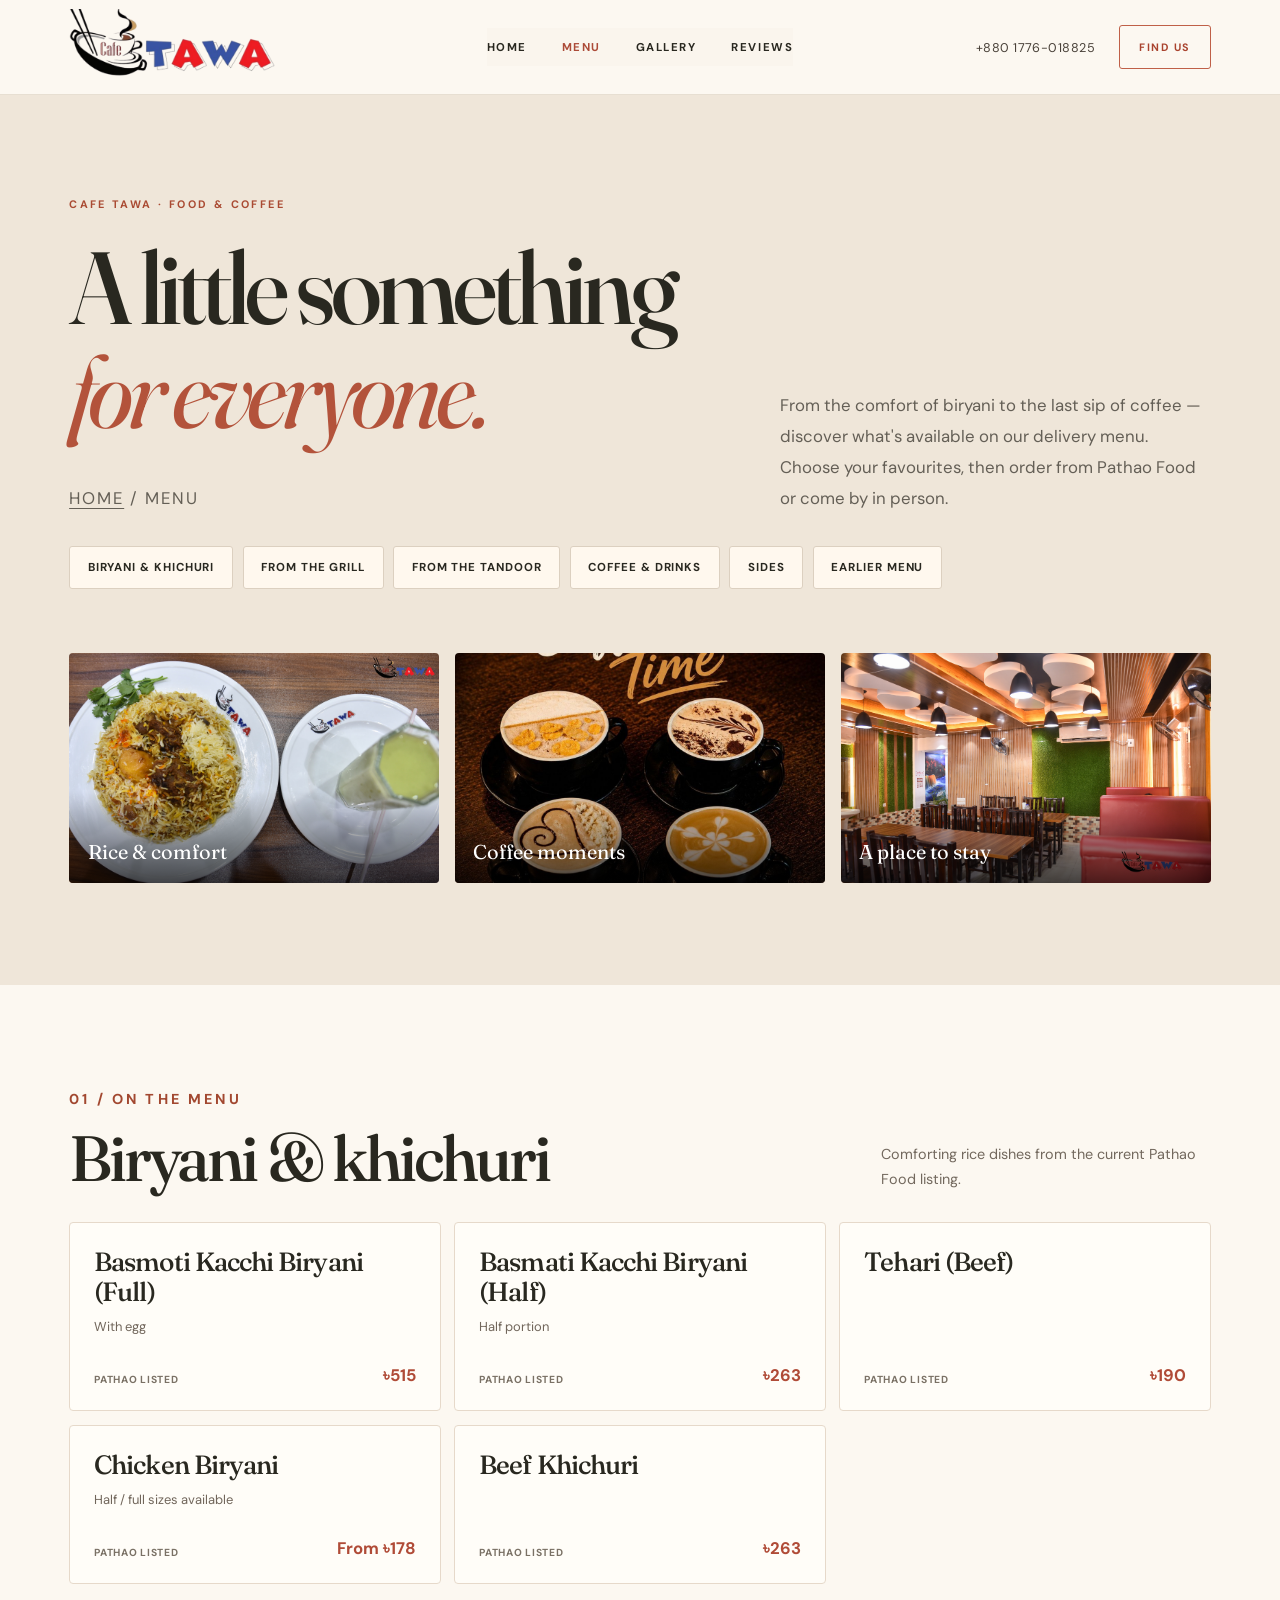
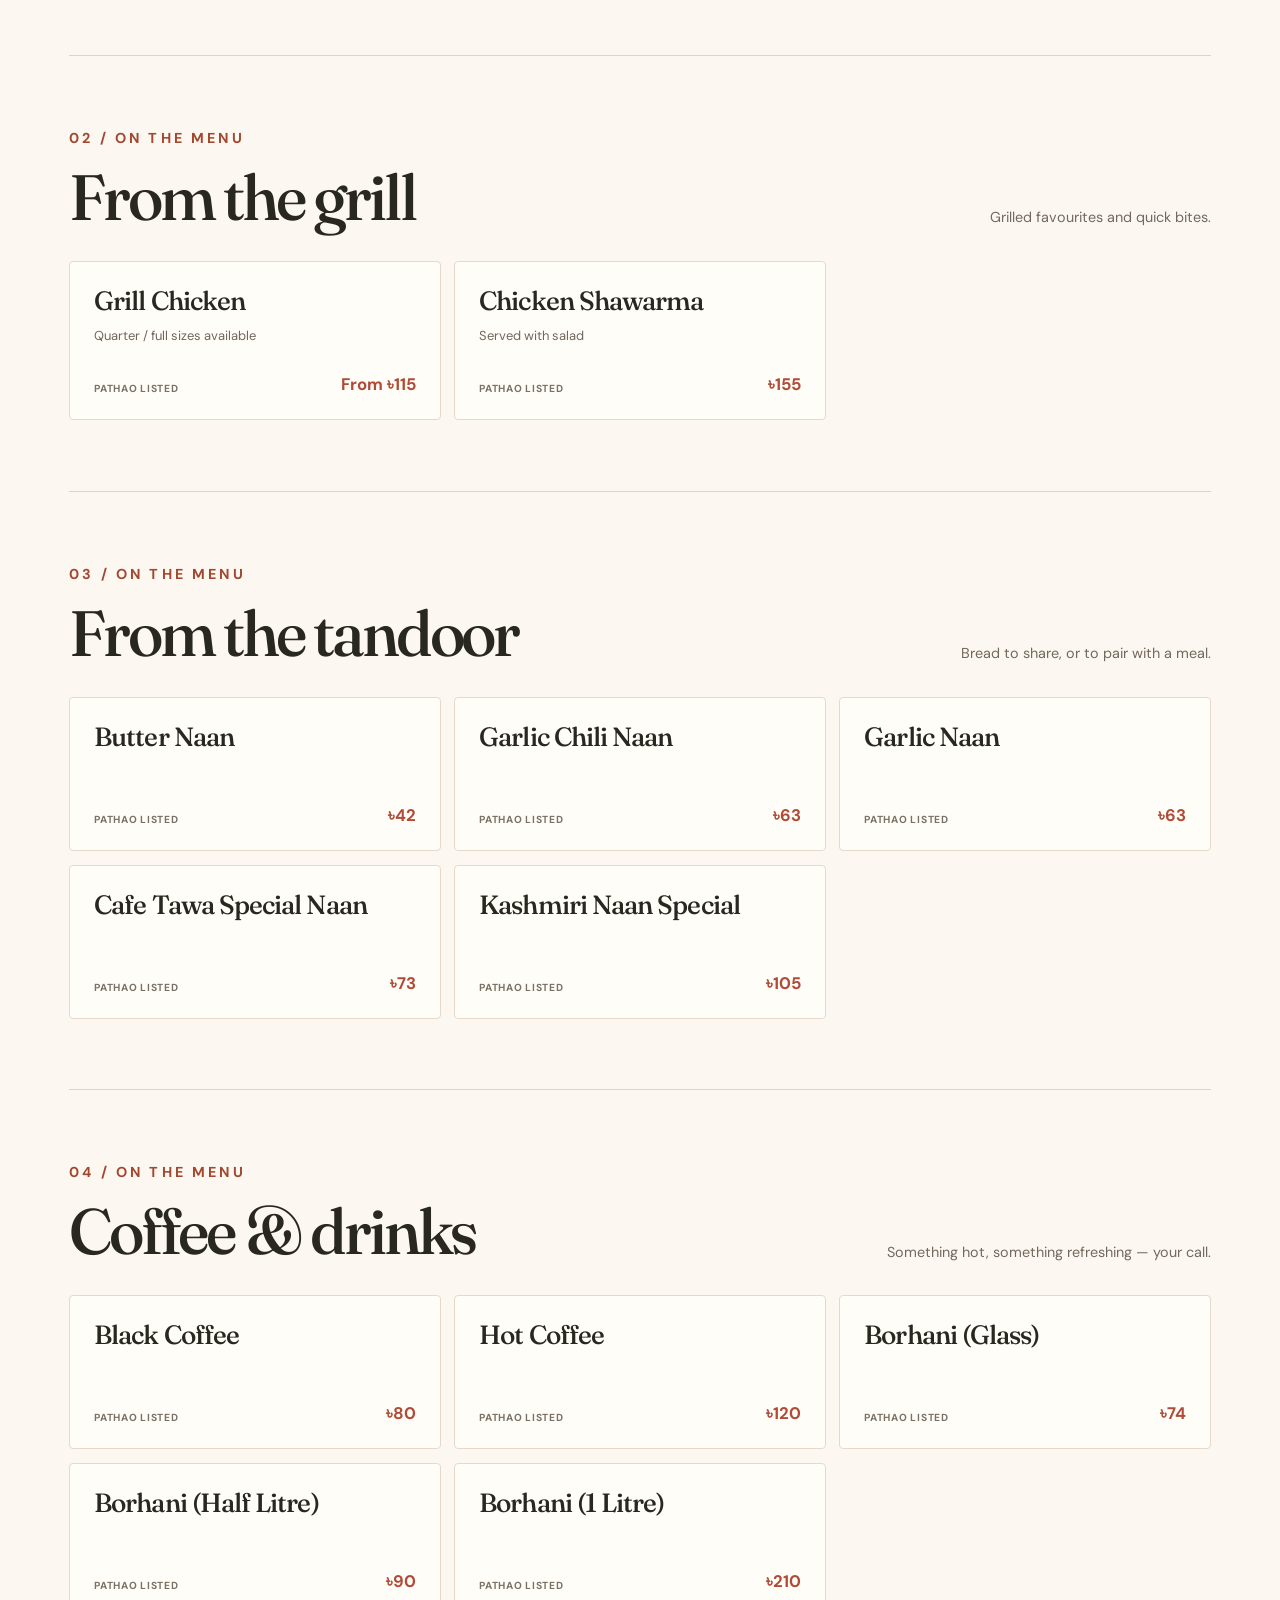
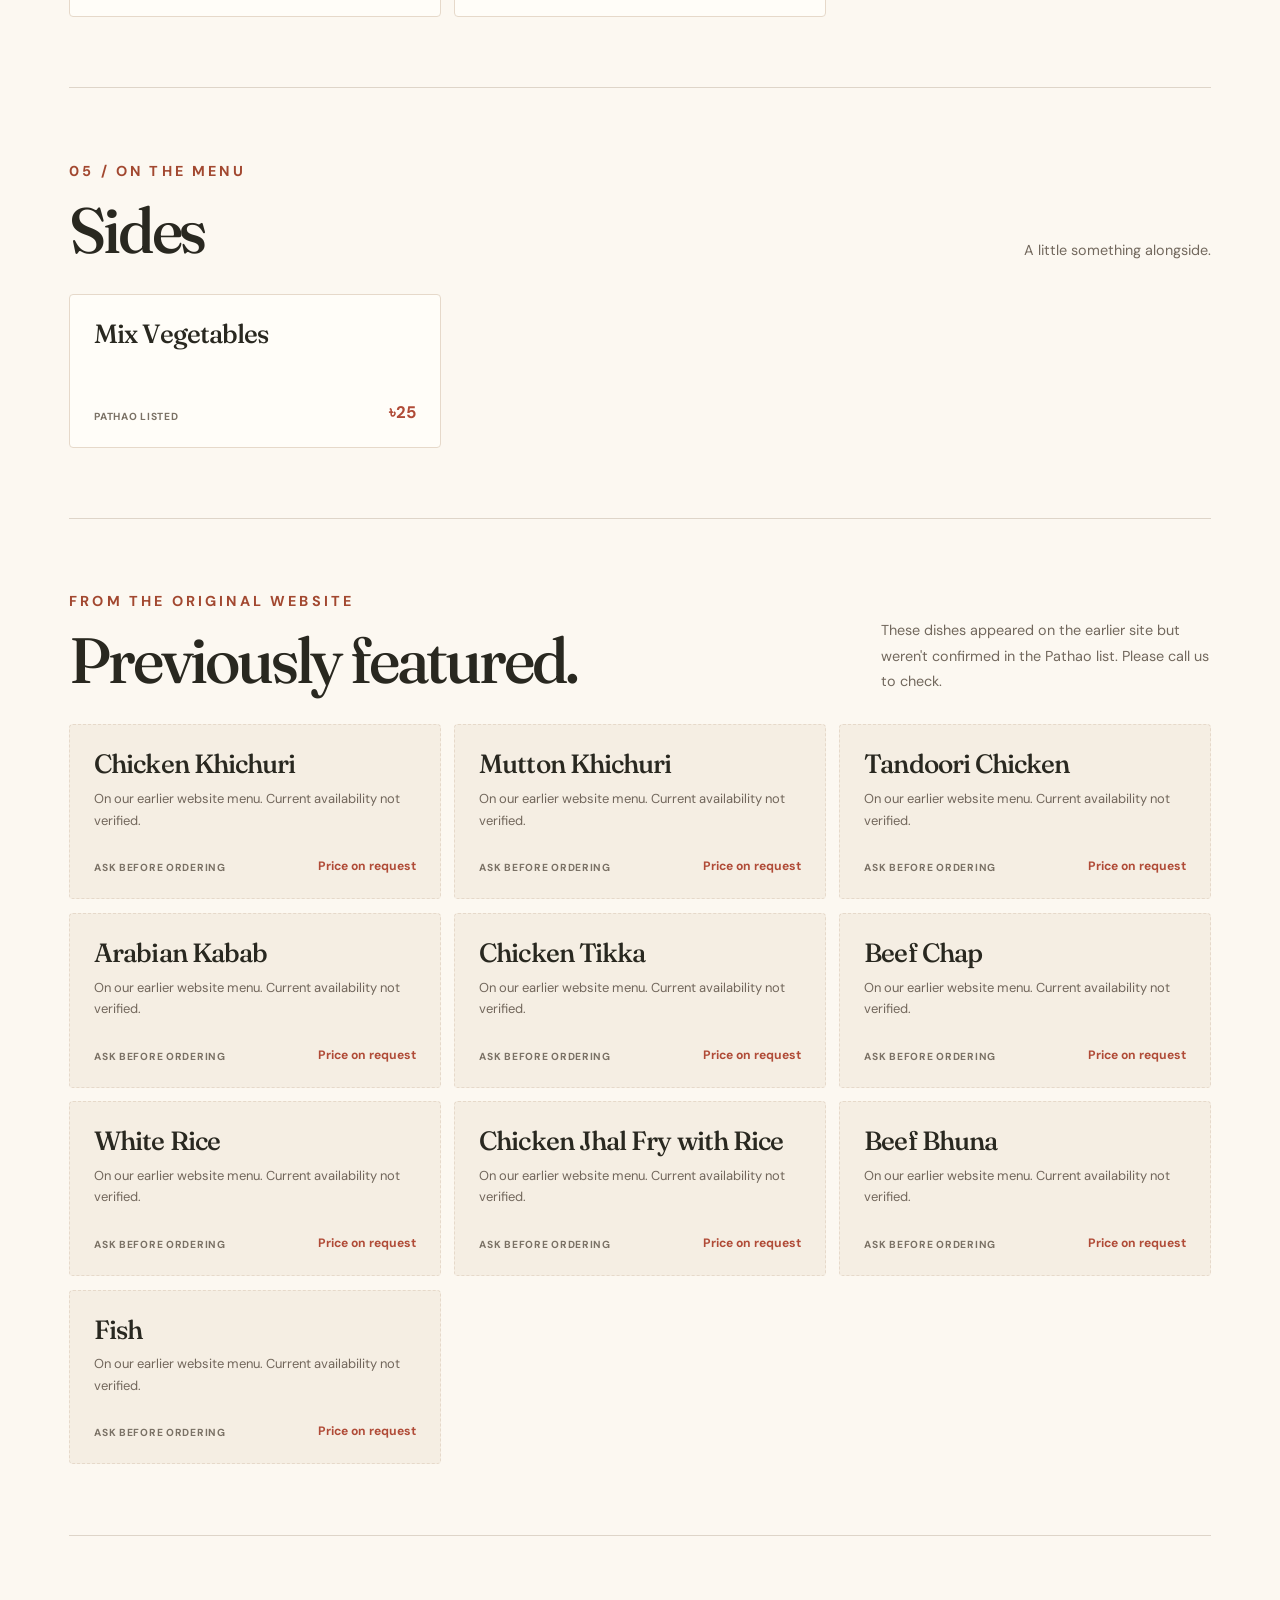
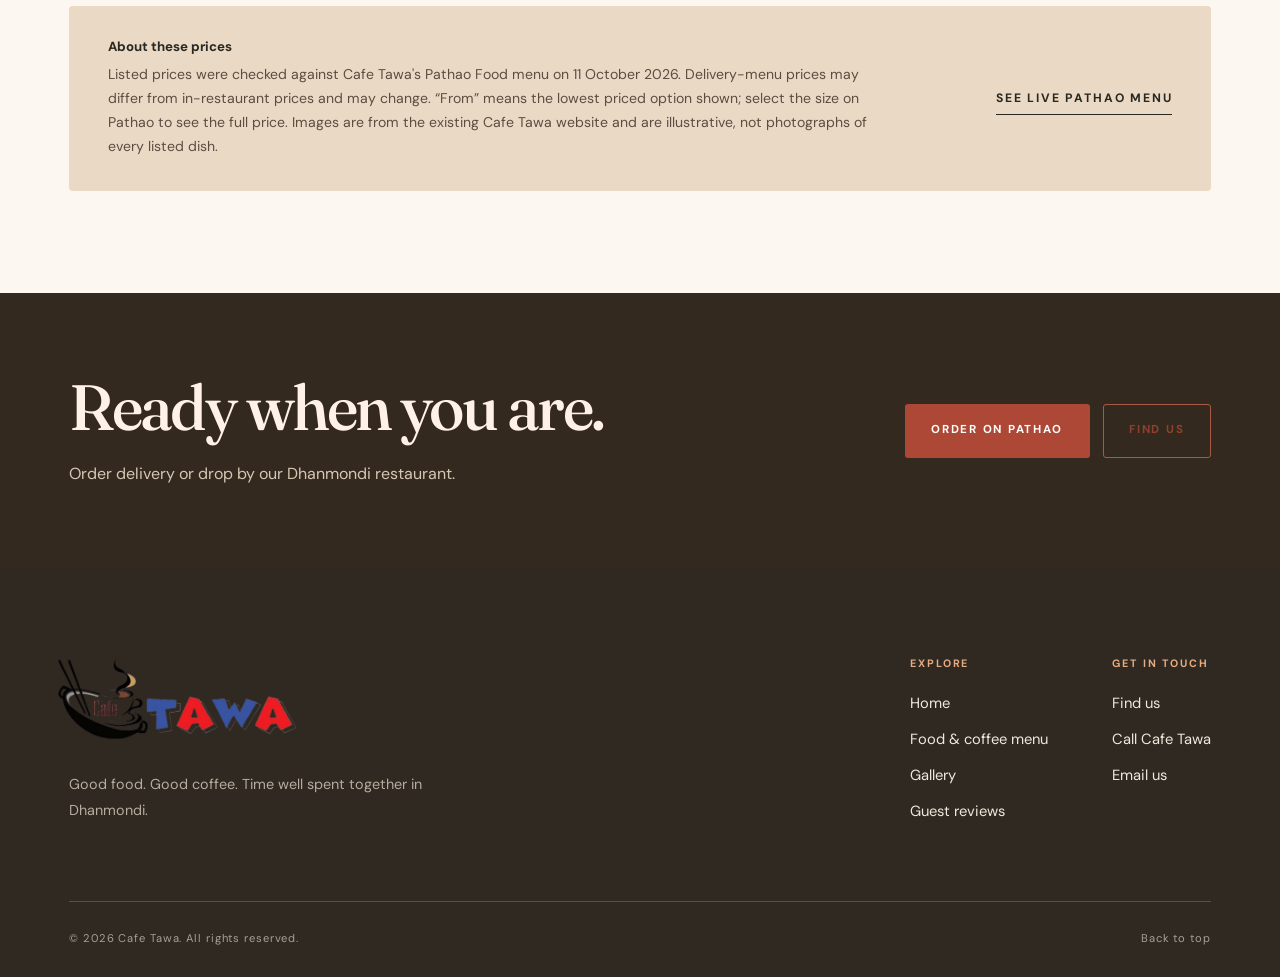
==== menu.html @ 2595cba8 "feat: add full sourced restaurant and coffee menu with updated Pathao prices" ====
<!doctype html><html lang="en"><head>
<meta charset="utf-8"><meta name="viewport" content="width=device-width,initial-scale=1">
<meta name="theme-color" content="#fcf8f1"><meta name="description" content="Explore Cafe Tawa's restaurant and coffee menu in Dhanmondi, Dhaka, with Pathao Food listed prices for biryani, grills, naan, coffee and drinks.">
<link rel="canonical" href="https://cafetawa.com/menu.html">
<meta property="og:title" content="Food & Coffee Menu | Cafe Tawa">
<meta property="og:description" content="Biryani, grills, naan, coffee and more. Browse current delivery-listed prices from Cafe Tawa in Dhanmondi.">
<title>Food & Coffee Menu | Cafe Tawa, Dhanmondi</title><link rel="icon" href="favicon.jpg" type="image/jpeg">
<link rel="preconnect" href="https://fonts.googleapis.com"><link rel="preconnect" href="https://fonts.gstatic.com" crossorigin>
<link href="https://fonts.googleapis.com/css2?family=DM+Sans:wght@400;500;600;700&family=Fraunces:ital,opsz,wght@0,9..144,400;0,9..144,500;0,9..144,600;1,9..144,400;1,9..144,500&display=swap" rel="stylesheet">
<link rel="stylesheet" href="css/cafe-tawa.css"><link rel="stylesheet" href="css/cafe-tawa-refresh.css">
<script src="js/cafe-tawa.js" defer></script></head>
<body id="top"><a class="skip-link" href="#main">Skip to content</a><header class="site-header"><div class="container header__inner">
<a class="brand" href="index.html" aria-label="Cafe Tawa homepage"><img src="images/Summer.png" width="206" height="77" alt="Cafe Tawa original logo"></a>
<nav class="header__nav" id="primary-navigation" data-navigation aria-label="Main navigation"><ul class="nav-list">
<li><a href="index.html">Home</a></li><li><a href="menu.html" aria-current="page">Menu</a></li><li><a href="moments.html">Gallery</a></li><li><a href="reviews.html">Reviews</a></li>
</ul></nav><div class="header__actions"><a class="header__phone" href="tel:+8801776018825">+880 1776-018825</a><a class="header__cta" href="index.html#visit">Find us</a>
<button type="button" class="menu-toggle" data-menu-toggle aria-controls="primary-navigation" aria-expanded="false" aria-label="Toggle navigation"><svg aria-hidden="true" viewBox="0 0 24 24" fill="none" stroke="currentColor" stroke-width="1.5" stroke-linecap="round"><path d="M3 7h18M3 12h18M3 17h18"/></svg></button></div></div></header>
<main id="main">
<section class="inner-hero" aria-labelledby="menu-title"><div class="container inner-hero__grid">
<div><p class="eyebrow">Cafe Tawa · Food & coffee</p><h1 class="section-heading" id="menu-title">A little something <em>for everyone.</em></h1><p class="page-crumb"><a href="index.html">Home</a> / Menu</p></div>
<div><p>From the comfort of biryani to the last sip of coffee — discover what's available on our delivery menu. Choose your favourites, then order from Pathao Food or come by in person.</p></div></div>
<div class="container"><nav class="subnav" aria-label="Jump to menu category">
<a href="#biryani">Biryani & khichuri</a><a href="#grill">From the grill</a><a href="#naan">From the tandoor</a><a href="#drinks">Coffee & drinks</a><a href="#sides">Sides</a><a href="#previous">Earlier menu</a></nav>
<div class="plate-spotlight">
<figure><img src="images/gallery/469578017_1083793163534440_3454982807789287247_n.jpg" alt="Cafe Tawa biryani and beverage" loading="eager"><figcaption>Rice & comfort</figcaption></figure>
<figure><img src="images/about-pic-primary.jpg" alt="Coffee cups with latte art" loading="lazy"><figcaption>Coffee moments</figcaption></figure>
<figure><img src="images/gallery/130541223_135856751661424_7557791355764471478_n.jpg" alt="Inside the Cafe Tawa restaurant" loading="lazy"><figcaption>A place to stay</figcaption></figure></div></div></section>
<section class="menu-catalog" aria-label="Menu items"><div class="container">
<section class="menu-catalog__group" id="biryani" aria-labelledby="menu-biryani">
<div class="menu-catalog__head"><div><p class="eyebrow">01 / On the menu</p><h2 id="menu-biryani">Biryani & khichuri</h2></div><p>Comforting rice dishes from the current Pathao Food listing.</p></div>
<div class="catalog-grid"><article class="catalog-item"><div><h3>Basmoti Kacchi Biryani (Full)</h3><p>With egg</p></div><div class="catalog-item__bottom"><span class="catalog-item__tag">Pathao listed</span><span class="catalog-item__price">৳515</span></div></article><article class="catalog-item"><div><h3>Basmati Kacchi Biryani (Half)</h3><p>Half portion</p></div><div class="catalog-item__bottom"><span class="catalog-item__tag">Pathao listed</span><span class="catalog-item__price">৳263</span></div></article><article class="catalog-item"><div><h3>Tehari (Beef)</h3></div><div class="catalog-item__bottom"><span class="catalog-item__tag">Pathao listed</span><span class="catalog-item__price">৳190</span></div></article><article class="catalog-item"><div><h3>Chicken Biryani</h3><p>Half / full sizes available</p></div><div class="catalog-item__bottom"><span class="catalog-item__tag">Pathao listed</span><span class="catalog-item__price">From ৳178</span></div></article><article class="catalog-item"><div><h3>Beef Khichuri</h3></div><div class="catalog-item__bottom"><span class="catalog-item__tag">Pathao listed</span><span class="catalog-item__price">৳263</span></div></article></div></section>
<section class="menu-catalog__group" id="grill" aria-labelledby="menu-grill">
<div class="menu-catalog__head"><div><p class="eyebrow">02 / On the menu</p><h2 id="menu-grill">From the grill</h2></div><p>Grilled favourites and quick bites.</p></div>
<div class="catalog-grid"><article class="catalog-item"><div><h3>Grill Chicken</h3><p>Quarter / full sizes available</p></div><div class="catalog-item__bottom"><span class="catalog-item__tag">Pathao listed</span><span class="catalog-item__price">From ৳115</span></div></article><article class="catalog-item"><div><h3>Chicken Shawarma</h3><p>Served with salad</p></div><div class="catalog-item__bottom"><span class="catalog-item__tag">Pathao listed</span><span class="catalog-item__price">৳155</span></div></article></div></section>
<section class="menu-catalog__group" id="naan" aria-labelledby="menu-naan">
<div class="menu-catalog__head"><div><p class="eyebrow">03 / On the menu</p><h2 id="menu-naan">From the tandoor</h2></div><p>Bread to share, or to pair with a meal.</p></div>
<div class="catalog-grid"><article class="catalog-item"><div><h3>Butter Naan</h3></div><div class="catalog-item__bottom"><span class="catalog-item__tag">Pathao listed</span><span class="catalog-item__price">৳42</span></div></article><article class="catalog-item"><div><h3>Garlic Chili Naan</h3></div><div class="catalog-item__bottom"><span class="catalog-item__tag">Pathao listed</span><span class="catalog-item__price">৳63</span></div></article><article class="catalog-item"><div><h3>Garlic Naan</h3></div><div class="catalog-item__bottom"><span class="catalog-item__tag">Pathao listed</span><span class="catalog-item__price">৳63</span></div></article><article class="catalog-item"><div><h3>Cafe Tawa Special Naan</h3></div><div class="catalog-item__bottom"><span class="catalog-item__tag">Pathao listed</span><span class="catalog-item__price">৳73</span></div></article><article class="catalog-item"><div><h3>Kashmiri Naan Special</h3></div><div class="catalog-item__bottom"><span class="catalog-item__tag">Pathao listed</span><span class="catalog-item__price">৳105</span></div></article></div></section>
<section class="menu-catalog__group" id="drinks" aria-labelledby="menu-drinks">
<div class="menu-catalog__head"><div><p class="eyebrow">04 / On the menu</p><h2 id="menu-drinks">Coffee & drinks</h2></div><p>Something hot, something refreshing — your call.</p></div>
<div class="catalog-grid"><article class="catalog-item"><div><h3>Black Coffee</h3></div><div class="catalog-item__bottom"><span class="catalog-item__tag">Pathao listed</span><span class="catalog-item__price">৳80</span></div></article><article class="catalog-item"><div><h3>Hot Coffee</h3></div><div class="catalog-item__bottom"><span class="catalog-item__tag">Pathao listed</span><span class="catalog-item__price">৳120</span></div></article><article class="catalog-item"><div><h3>Borhani (Glass)</h3></div><div class="catalog-item__bottom"><span class="catalog-item__tag">Pathao listed</span><span class="catalog-item__price">৳74</span></div></article><article class="catalog-item"><div><h3>Borhani (Half Litre)</h3></div><div class="catalog-item__bottom"><span class="catalog-item__tag">Pathao listed</span><span class="catalog-item__price">৳90</span></div></article><article class="catalog-item"><div><h3>Borhani (1 Litre)</h3></div><div class="catalog-item__bottom"><span class="catalog-item__tag">Pathao listed</span><span class="catalog-item__price">৳210</span></div></article></div></section>
<section class="menu-catalog__group" id="sides" aria-labelledby="menu-sides">
<div class="menu-catalog__head"><div><p class="eyebrow">05 / On the menu</p><h2 id="menu-sides">Sides</h2></div><p>A little something alongside.</p></div>
<div class="catalog-grid"><article class="catalog-item"><div><h3>Mix Vegetables</h3></div><div class="catalog-item__bottom"><span class="catalog-item__tag">Pathao listed</span><span class="catalog-item__price">৳25</span></div></article></div></section>
<section class="menu-catalog__group" id="previous" aria-labelledby="menu-previous"><div class="menu-catalog__head">
<div><p class="eyebrow">From the original website</p><h2 id="menu-previous">Previously featured.</h2></div><p>These dishes appeared on the earlier site but weren't confirmed in the Pathao list. Please call us to check.</p></div>
<div class="catalog-grid"><article class="catalog-item catalog-item--legacy"><div><h3>Chicken Khichuri</h3><p>On our earlier website menu. Current availability not verified.</p></div><div class="catalog-item__bottom"><span class="catalog-item__tag">Ask before ordering</span><span class="catalog-item__price">Price on request</span></div></article><article class="catalog-item catalog-item--legacy"><div><h3>Mutton Khichuri</h3><p>On our earlier website menu. Current availability not verified.</p></div><div class="catalog-item__bottom"><span class="catalog-item__tag">Ask before ordering</span><span class="catalog-item__price">Price on request</span></div></article><article class="catalog-item catalog-item--legacy"><div><h3>Tandoori Chicken</h3><p>On our earlier website menu. Current availability not verified.</p></div><div class="catalog-item__bottom"><span class="catalog-item__tag">Ask before ordering</span><span class="catalog-item__price">Price on request</span></div></article><article class="catalog-item catalog-item--legacy"><div><h3>Arabian Kabab</h3><p>On our earlier website menu. Current availability not verified.</p></div><div class="catalog-item__bottom"><span class="catalog-item__tag">Ask before ordering</span><span class="catalog-item__price">Price on request</span></div></article><article class="catalog-item catalog-item--legacy"><div><h3>Chicken Tikka</h3><p>On our earlier website menu. Current availability not verified.</p></div><div class="catalog-item__bottom"><span class="catalog-item__tag">Ask before ordering</span><span class="catalog-item__price">Price on request</span></div></article><article class="catalog-item catalog-item--legacy"><div><h3>Beef Chap</h3><p>On our earlier website menu. Current availability not verified.</p></div><div class="catalog-item__bottom"><span class="catalog-item__tag">Ask before ordering</span><span class="catalog-item__price">Price on request</span></div></article><article class="catalog-item catalog-item--legacy"><div><h3>White Rice</h3><p>On our earlier website menu. Current availability not verified.</p></div><div class="catalog-item__bottom"><span class="catalog-item__tag">Ask before ordering</span><span class="catalog-item__price">Price on request</span></div></article><article class="catalog-item catalog-item--legacy"><div><h3>Chicken Jhal Fry with Rice</h3><p>On our earlier website menu. Current availability not verified.</p></div><div class="catalog-item__bottom"><span class="catalog-item__tag">Ask before ordering</span><span class="catalog-item__price">Price on request</span></div></article><article class="catalog-item catalog-item--legacy"><div><h3>Beef Bhuna</h3><p>On our earlier website menu. Current availability not verified.</p></div><div class="catalog-item__bottom"><span class="catalog-item__tag">Ask before ordering</span><span class="catalog-item__price">Price on request</span></div></article><article class="catalog-item catalog-item--legacy"><div><h3>Fish</h3><p>On our earlier website menu. Current availability not verified.</p></div><div class="catalog-item__bottom"><span class="catalog-item__tag">Ask before ordering</span><span class="catalog-item__price">Price on request</span></div></article></div></section>
<div class="menu-accuracy"><div><strong>About these prices</strong>
<p>Listed prices were checked against Cafe Tawa's Pathao Food menu on 11 October 2026. Delivery-menu prices may differ from in-restaurant prices and may change. “From” means the lowest priced option shown; select the size on Pathao to see the full price. Images are from the existing Cafe Tawa website and are illustrative, not photographs of every listed dish.</p></div>
<a class="text-link" href="https://food.pathao.com/restaurants/gq2tgoi/cafe-tawa" target="_blank" rel="noopener noreferrer">See live Pathao menu</a></div>
</div></section>
<section class="menu-cta"><div class="container menu-cta__grid"><div><h2>Ready when you are.</h2><p>Order delivery or drop by our Dhanmondi restaurant.</p></div><div class="menu-cta__actions"><a class="button button--gold" href="https://food.pathao.com/restaurants/gq2tgoi/cafe-tawa" target="_blank" rel="noopener noreferrer">Order on Pathao</a><a class="button button--outline" href="index.html#visit">Find us</a></div></div></section>
</main><footer class="site-footer"><div class="container"><div class="footer__top">
<div class="footer__brand"><a href="index.html" aria-label="Cafe Tawa home"><img src="images/Summer.png" width="240" height="100" loading="lazy" alt="Cafe Tawa logo"></a><p>Good food. Good coffee. Time well spent together in Dhanmondi.</p></div>
<div class="footer__links"><div><h3>Explore</h3><a href="index.html">Home</a><a href="menu.html">Food & coffee menu</a><a href="moments.html">Gallery</a><a href="reviews.html">Guest reviews</a></div>
<div><h3>Get in touch</h3><a href="index.html#visit">Find us</a><a href="tel:+8801776018825">Call Cafe Tawa</a><a href="mailto:admin@cafetawa.com">Email us</a></div></div></div>
<div class="footer__bottom"><span>© <span data-year>2026</span> Cafe Tawa. All rights reserved.</span><a href="#top">Back to top</a></div></div></footer></body></html>
---- css/cafe-tawa.css ----
/* Cafe Tawa — independent editorial restaurant design, 2026 */
:root {
  color-scheme: light;
  --ink:#24211c;
  --muted:#665f55;
  --paper:#f8f5ef;
  --surface:#f0ebe1;
  --night:#171714;
  --night-soft:#211f1a;
  --gold:#c7a36b;
  --gold-light:#e7d3ad;
  --rule:rgba(36,33,28,.18);
  --rule-inverse:rgba(242,230,209,.18);
  --serif:"Cormorant Garamond",Georgia,"Times New Roman",serif;
  --sans:"DM Sans",Arial,Helvetica,sans-serif;
  --gutter:clamp(1.3rem,5.4vw,6rem);
  --max:1480px;
}
*,*::before,*::after{box-sizing:border-box}
html{scroll-behavior:smooth;scroll-padding-top:100px}
body{margin:0;background:var(--paper);color:var(--ink);font-family:var(--sans);-webkit-font-smoothing:antialiased}
body.menu-open{overflow:hidden}
::selection{background:#d9bb87;color:#171714}
img{max-width:100%;display:block}
a{color:inherit;text-decoration:none}
button{font:inherit}
button,a{-webkit-tap-highlight-color:transparent}
button:focus-visible,a:focus-visible{outline:2px solid var(--gold);outline-offset:5px}
svg{display:block}
h1,h2,h3,p,figure{margin:0}
ul{margin:0;padding:0;list-style:none}
.container{width:min(calc(100% - var(--gutter)*2),var(--max));margin-inline:auto}
.eyebrow{font-size:.68rem;font-weight:700;letter-spacing:.22em;text-transform:uppercase}
.section-heading{font-family:var(--serif);font-size:clamp(3.7rem,7.1vw,7.65rem);font-weight:500;letter-spacing:-.055em;line-height:.86}
.section-heading em,.hero__title em{font-weight:400;color:var(--gold);font-style:italic}
.section-heading--sm{font-size:clamp(3.2rem,5.5vw,6.2rem)}
.text-link{display:inline-flex;align-items:center;gap:1rem;border-bottom:1px solid currentColor;padding:.5rem 0;font-size:.76rem;text-transform:uppercase;letter-spacing:.15em;font-weight:700;transition:gap .25s ease,color .25s ease}
.text-link:hover{gap:1.5rem;color:#986e39}
.text-link svg{width:17px;height:17px}
.button{min-height:54px;display:inline-flex;align-items:center;justify-content:center;gap:1rem;padding:1rem 1.6rem;border:1px solid transparent;font-size:.72rem;text-transform:uppercase;letter-spacing:.15em;font-weight:700;line-height:1.3;transition:background .22s ease,color .22s ease,border-color .22s ease,transform .22s ease;cursor:pointer}
.button:hover{transform:translateY(-2px)}
.button svg{width:17px;height:17px;flex:none}
.button--gold{background:var(--gold);color:#15130e}
.button--gold:hover{background:#e0bf89}
.button--outline{color:#fbf5e9;border-color:rgba(255,255,255,.48);background:transparent}
.button--outline:hover{background:rgba(255,255,255,.09);border-color:white}
.button--dark{background:var(--night);color:#fff}
.button--dark:hover{background:#393024}
.skip-link{position:fixed;z-index:1000;top:-6rem;left:1rem;padding:.9rem 1.2rem;background:#fff;color:#000}
.skip-link:focus{top:1rem}
.site-header{position:relative;z-index:90;background:var(--night);color:#f6eee0;border-bottom:1px solid var(--rule-inverse)}
.header__inner{height:105px;display:grid;grid-template-columns:1fr auto 1fr;align-items:center;gap:2rem}
.brand{width:176px;display:flex;align-items:center;justify-content:flex-start}
.brand img{width:172px;height:89px;object-fit:contain;object-position:center}
.nav-list{display:flex;align-items:center;gap:clamp(1.35rem,2.7vw,3.15rem)}
.nav-list a{display:block;padding:.7rem 0;font-size:.71rem;font-weight:700;letter-spacing:.14em;text-transform:uppercase;transition:color .2s ease}
.nav-list a:hover,.nav-list a[aria-current="page"]{color:var(--gold-light)}
.header__actions{justify-self:end;display:flex;align-items:center;gap:1.5rem}
.header__phone{font-size:.79rem;letter-spacing:.035em;white-space:nowrap}
.header__phone:hover{color:var(--gold-light)}
.header__cta{border:1px solid var(--gold);padding:.9rem 1.2rem;color:var(--gold-light);font-size:.67rem;letter-spacing:.14em;text-transform:uppercase;font-weight:700;white-space:nowrap;transition:background .25s,color .25s}
.header__cta:hover{background:var(--gold);color:var(--night)}
.menu-toggle{display:none;background:none;border:1px solid var(--rule-inverse);color:inherit;width:46px;height:46px;align-items:center;justify-content:center;cursor:pointer}
.menu-toggle svg{width:22px;height:22px}
.hero{min-height:min(760px,calc(100svh - 105px));background:var(--night);color:var(--paper);display:grid;grid-template-columns:53.5% 46.5%;overflow:hidden}
.hero__copy{position:relative;padding:clamp(4rem,8.2vw,8.2rem) clamp(2.3rem,6.8vw,8rem) 5rem max(var(--gutter),calc((100vw - var(--max))/2));display:flex;flex-direction:column;justify-content:center;align-items:flex-start}
.hero__eyebrow{display:flex;align-items:center;gap:1.2rem;color:var(--gold-light);margin-bottom:2rem}
.hero__eyebrow::before{content:"";height:1px;width:38px;background:var(--gold)}
.hero__title{font-family:var(--serif);font-weight:500;letter-spacing:-.055em;line-height:.86;font-size:clamp(4.6rem,8.15vw,10rem);max-width:880px}
.hero__title em{display:block;margin-left:clamp(.5rem,2.4vw,2rem)}
.hero__lead{margin-top:2.7rem;font-size:clamp(.96rem,1.25vw,1.08rem);line-height:1.9;max-width:425px;color:#d0c8ba;font-weight:400}
.hero__buttons{display:flex;flex-wrap:wrap;gap:.8rem;margin-top:2.5rem}
.hero__footnote{margin-top:auto;padding-top:3rem;color:#aba293;font-size:.69rem;letter-spacing:.17em;text-transform:uppercase}
.hero__visual{position:relative;min-height:610px;overflow:hidden}
.hero__visual::after{content:"";position:absolute;inset:0;background:linear-gradient(90deg,rgba(23,23,20,.2),transparent 24%),linear-gradient(0deg,rgba(0,0,0,.4),transparent 42%)}
.hero__visual img{width:100%;height:100%;position:absolute;inset:0;object-fit:cover;object-position:center}
.hero__image-tag{position:absolute;z-index:2;right:var(--gutter);bottom:2.8rem;max-width:240px;border-left:1px solid var(--gold);padding:.2rem 0 .2rem 1.1rem;line-height:1.65;color:white;font-size:.85rem}
.hero__image-tag span{display:block;color:#e5c99e;text-transform:uppercase;letter-spacing:.18em;font-weight:700;font-size:.65rem;margin-bottom:.45rem}
.ticker{background:#ddc69f;overflow:hidden;color:#2e241b;border-block:1px solid #c2a676}
.ticker__inner{min-height:56px;display:flex;align-items:center;justify-content:center;gap:clamp(1.4rem,5vw,6rem);font-size:.69rem;letter-spacing:.16em;text-transform:uppercase;font-weight:700}
.ticker__inner span{white-space:nowrap}
.ticker__inner b{font-size:1.25rem;line-height:1;font-weight:400}
.intro{padding:clamp(6.5rem,12vw,12rem) 0}
.intro__grid{display:grid;grid-template-columns:.82fr 1.18fr;column-gap:clamp(3rem,9vw,11rem);align-items:center}
.intro__meta{align-self:start;display:flex;align-items:center;gap:1.3rem;margin-bottom:2.5rem;color:#96734c}
.intro__meta::before{content:"01";font-family:var(--serif);font-size:1.8rem;letter-spacing:0;line-height:1}
.intro__headline{max-width:660px}
.intro__right{max-width:540px;justify-self:end}
.intro__right p{font-size:clamp(1.02rem,1.5vw,1.25rem);line-height:1.9;color:var(--muted)}
.intro__right p+p{margin-top:1.4rem}
.intro__right .text-link{margin-top:2.15rem;color:var(--ink)}
.feature{padding-bottom:clamp(7rem,11vw,12rem)}
.feature__grid{display:grid;grid-template-columns:1.05fr .95fr;gap:clamp(2rem,7vw,9rem);align-items:center}
.feature__photo{height:clamp(430px,47vw,670px);position:relative;overflow:hidden;background:#e7e0d4}
.feature__photo img{width:100%;height:100%;object-fit:cover}
.feature__photo::after{content:"";position:absolute;inset:0;border:1px solid rgba(0,0,0,.06);pointer-events:none}
.feature__counter{position:absolute;bottom:1.5rem;left:1.5rem;background:var(--paper);padding:.8rem 1rem;min-width:178px;font-family:var(--serif);font-size:1.6rem}
.feature__counter span{display:block;font-family:var(--sans);font-size:.61rem;letter-spacing:.18em;font-weight:700;text-transform:uppercase;margin-top:.15rem}
.feature__copy{padding:1rem 0}
.feature__copy .eyebrow{color:#96734c;margin-bottom:2.1rem}
.feature__copy .section-heading{margin-bottom:2rem}
.feature__copy p{font-size:1.06rem;color:var(--muted);line-height:1.9;max-width:455px}
.feature__copy p+p{margin-top:1.25rem}
.feature__copy .text-link{margin-top:2rem}
.menu-section{background:#211e19;color:var(--paper);padding:clamp(6.5rem,10vw,11rem) 0}
.menu-section__top{display:flex;justify-content:space-between;align-items:end;gap:2rem;padding-bottom:3.5rem;border-bottom:1px solid var(--rule-inverse)}
.menu-section__top .eyebrow{color:#dbba83;margin-bottom:1.7rem}
.menu-section__top .section-heading{max-width:750px}
.menu-section__top p{color:#c9beaf;max-width:300px;font-size:.95rem;line-height:1.8}
.menu-layout{display:grid;grid-template-columns:270px minmax(0,1fr);gap:clamp(2rem,6.5vw,7rem);padding-top:4rem}
.menu-tabs{display:flex;flex-direction:column;align-items:stretch}
.menu-tab{background:none;border:0;border-bottom:1px solid var(--rule-inverse);color:#a9a093;cursor:pointer;text-align:left;display:flex;justify-content:space-between;gap:1rem;padding:1.35rem 0;font-family:var(--serif);font-size:1.9rem;line-height:1;font-weight:500;transition:color .2s}
.menu-tab:first-child{border-top:1px solid var(--rule-inverse)}
.menu-tab small{align-self:center;font-family:var(--sans);font-size:.65rem;letter-spacing:.16em}
.menu-tab:hover,.menu-tab[aria-selected="true"]{color:var(--gold-light)}
.menu-tab[aria-selected="true"] small{color:var(--gold)}
.menu-panel[hidden]{display:none}
.menu-panel__header{display:flex;justify-content:space-between;align-items:baseline;gap:1rem;border-bottom:1px solid var(--rule-inverse);padding-bottom:1.2rem;margin-bottom:1.1rem}
.menu-panel__header h3{font-family:var(--serif);font-size:clamp(2.5rem,4vw,4rem);font-weight:500;letter-spacing:-.035em}
.menu-panel__header span{font-size:.68rem;color:var(--gold-light);letter-spacing:.18em;text-transform:uppercase}
.menu-items{display:grid;grid-template-columns:1fr 1fr;column-gap:clamp(1.5rem,3.5vw,3.7rem)}
.menu-items li{padding:1.3rem 0;border-bottom:1px solid var(--rule-inverse);display:flex;align-items:baseline;justify-content:space-between;gap:1.25rem}
.menu-items__name{font-size:clamp(.9rem,1.25vw,1.03rem);font-weight:500;line-height:1.5}
.menu-items__price{white-space:nowrap;font-size:.93rem;color:var(--gold-light);font-weight:500}
.menu-note{color:#b8aea0;font-size:.8rem;line-height:1.8;margin-top:2.5rem}
.menu-foot{margin-top:3.1rem;display:flex;flex-wrap:wrap;align-items:center;gap:2rem}
.menu-foot .text-link{color:var(--gold-light)}
.spotlight{background:var(--paper);padding:clamp(7rem,10vw,11rem) 0}
.spotlight__header{display:flex;justify-content:space-between;align-items:end;gap:2rem;margin-bottom:3.5rem}
.spotlight__header .eyebrow{color:#926d40;margin-bottom:1.5rem}
.spotlight__header .section-heading{max-width:660px}
.spotlight__header p{font-size:1rem;color:var(--muted);line-height:1.7;max-width:260px}
.spotlight__photos{display:grid;grid-template-columns:1.14fr .86fr;gap:1.2rem;align-items:stretch}
.spotlight__photo{position:relative;overflow:hidden;background:#e5dfd4}
.spotlight__photo--food{height:clamp(340px,40vw,595px)}
.spotlight__photo--coffee{height:clamp(340px,40vw,595px)}
.spotlight__photo img{height:100%;width:100%;object-fit:cover;transition:transform .7s cubic-bezier(.2,.65,.3,1)}
.spotlight__photo:hover img{transform:scale(1.045)}
.spotlight__photo figcaption{position:absolute;bottom:0;left:0;right:0;padding:3.5rem 2rem 1.7rem;background:linear-gradient(transparent,rgba(0,0,0,.73));font-family:var(--serif);font-size:clamp(1.7rem,2.9vw,3rem);color:#fff}
.spotlight__photo figcaption span{display:block;font-family:var(--sans);font-size:.65rem;letter-spacing:.17em;text-transform:uppercase;color:#e1c69c;font-weight:700;margin-bottom:.35rem}
.visit{background:#eae2d4;padding:clamp(6rem,9vw,10rem) 0}
.visit__grid{display:grid;grid-template-columns:1fr 1fr;gap:clamp(2rem,9vw,9rem)}
.visit__intro .eyebrow{color:#8c673b;margin-bottom:1.9rem}
.visit__intro .section-heading{margin-bottom:2rem}
.visit__intro p{font-size:1.04rem;color:#665b4c;line-height:1.85;max-width:445px}
.visit__actions{display:flex;flex-wrap:wrap;gap:.8rem;margin-top:2.6rem}
.visit__details{padding-top:.5rem}
.visit__detail{padding:1.8rem 0;border-bottom:1px solid rgba(56,47,35,.19);display:grid;grid-template-columns:130px 1fr;gap:1.6rem;align-items:start}
.visit__detail:first-child{border-top:1px solid rgba(56,47,35,.19)}
.visit__detail dt{font-size:.66rem;letter-spacing:.17em;text-transform:uppercase;font-weight:700;color:#816d54;padding-top:.35rem}
.visit__detail dd{margin:0;font-size:1rem;line-height:1.85}
.visit__detail a{text-decoration:underline;text-decoration-color:rgba(0,0,0,.3);text-underline-offset:5px}
.visit__detail a:hover{color:#91663c}
.site-footer{background:#171714;color:#efe9dc;padding:5.5rem 0 2rem}
.footer__top{display:flex;justify-content:space-between;align-items:start;gap:3rem;padding-bottom:4rem}
.footer__brand{max-width:380px}
.footer__brand img{width:230px;height:auto;margin-left:-16px}
.footer__brand p{margin-top:1.3rem;color:#b5ad9e;font-size:.9rem;line-height:1.8}
.footer__links{display:flex;gap:clamp(2rem,5vw,6rem)}
.footer__links h3{font-size:.67rem;letter-spacing:.18em;text-transform:uppercase;color:var(--gold);margin-bottom:1.4rem}
.footer__links a{display:block;margin-bottom:1rem;font-size:.92rem}
.footer__links a:hover{color:var(--gold-light)}
.footer__bottom{border-top:1px solid var(--rule-inverse);padding-top:1.8rem;display:flex;align-items:center;justify-content:space-between;gap:1rem;color:#a69f92;font-size:.7rem;letter-spacing:.08em}
.footer__bottom a:hover{color:var(--gold-light)}
@media (min-width:1500px){.hero__copy{padding-left:max(var(--gutter),calc((100vw - 1480px)/2))}}
@media (max-width:1150px){
 .header__inner{grid-template-columns:1fr auto}
 .header__nav{position:absolute;top:100%;left:0;right:0;background:#1c1b18;padding:1.5rem var(--gutter) 2rem;border-top:1px solid var(--rule-inverse);box-shadow:0 16px 24px rgba(0,0,0,.15);display:none}
 .header__nav.is-open{display:block}
 .nav-list{flex-direction:column;align-items:flex-start;gap:.5rem}
 .nav-list a{font-size:.88rem;padding:.7rem 0}
 .header__actions{grid-column:2;grid-row:1}
 .menu-toggle{display:flex}
 .header__phone{display:none}
 .hero{grid-template-columns:55% 45%}
 .hero__copy{padding-right:3rem}
 .hero__title{font-size:clamp(4.5rem,8.6vw,7.8rem)}
 .menu-layout{grid-template-columns:210px minmax(0,1fr)}
}
@media (max-width:820px){
 .site-header .header__inner{height:85px}
 .brand{width:142px}
 .brand img{width:142px;height:76px}
 .hero{display:flex;flex-direction:column;min-height:auto}
 .hero__copy{padding:5rem var(--gutter) 4rem;min-height:620px}
 .hero__title{font-size:clamp(5rem,13vw,8.5rem)}
 .hero__visual{min-height:430px}
 .hero__footnote{margin-top:3rem;padding-top:0}
 .hero__image-tag{bottom:1.8rem}
 .intro__grid{grid-template-columns:1fr;gap:2.5rem}
 .intro__right{justify-self:start}
 .feature__grid{grid-template-columns:1fr;gap:3rem}
 .feature__photo{height:min(75vw,600px)}
 .feature__copy{padding:0}
 .menu-section__top{display:block}
 .menu-section__top p{margin-top:2rem}
 .menu-layout{grid-template-columns:1fr;gap:2.5rem;padding-top:2.4rem}
 .menu-tabs{flex-direction:row;overflow-x:auto;gap:1.8rem;scrollbar-width:thin}
 .menu-tab{flex:none;white-space:nowrap;font-size:1.65rem;border-top:0!important}
 .spotlight__header{display:block}
 .spotlight__header p{margin-top:2rem}
 .visit__grid{grid-template-columns:1fr;gap:3rem}
 .footer__top{flex-direction:column}
}
@media (max-width:560px){
 :root{--gutter:1.35rem}
 .header__inner{gap:.8rem}
 .header__cta{display:none}
 .hero__copy{min-height:560px;padding-top:4rem}
 .hero__title{font-size:clamp(4.8rem,17vw,7rem)}
 .hero__lead{margin-top:2.1rem;font-size:.98rem}
 .hero__buttons{width:100%;flex-direction:column;align-items:stretch}
 .hero__buttons .button{width:100%}
 .hero__visual{min-height:345px}
 .ticker__inner{justify-content:flex-start;width:max-content;gap:1.2rem;padding-inline:1.35rem}
 .ticker__inner span{font-size:.64rem}
 .intro{padding:5.5rem 0}
 .section-heading{font-size:clamp(3.7rem,15vw,5.6rem)}
 .feature{padding-bottom:6rem}
 .feature__photo{height:375px}
 .menu-section{padding:5.5rem 0}
 .menu-section__top{padding-bottom:2rem}
 .menu-items{grid-template-columns:1fr}
 .menu-items li{padding:1.12rem 0}
 .menu-foot{align-items:flex-start;flex-direction:column;gap:1.2rem}
 .spotlight{padding:5.5rem 0}
 .spotlight__photos{grid-template-columns:1fr;gap:.85rem}
 .spotlight__photo--food{height:360px}
 .spotlight__photo--coffee{height:290px}
 .spotlight__photo figcaption{padding:2.7rem 1.3rem 1.3rem}
 .visit{padding:5rem 0}
 .visit__detail{grid-template-columns:1fr;gap:.45rem;padding:1.3rem 0}
 .visit__actions{flex-direction:column;align-items:stretch}
 .footer__links{flex-wrap:wrap;gap:2.5rem}
 .footer__bottom{align-items:flex-start;flex-direction:column}
}
@media (prefers-reduced-motion:reduce){
 *,*::before,*::after{scroll-behavior:auto!important;animation-duration:.01ms!important;transition-duration:.01ms!important}
}
---- css/cafe-tawa-refresh.css ----
/* Cafe Tawa refresh — welcoming restaurant and coffeehouse identity */
:root {
  --ink:#292820;
  --muted:#645f56;
  --paper:#fcf8f1;
  --surface:#efe9de;
  --night:#302a24;
  --night-soft:#3a3129;
  --gold:#c45e43;
  --gold-light:#ffd6b7;
  --rule:rgba(54,42,30,.19);
  --rule-inverse:rgba(255,244,226,.19);
  --serif:"Fraunces",Georgia,serif;
  --sans:"DM Sans",Arial,sans-serif;
}
html{scroll-behavior:smooth}
body{background:var(--paper)}
.site-header{background:#fcf8f1;color:#292820;border-bottom:1px solid #e7dfd2;position:sticky;top:0}
.header__inner{height:94px}
.brand{width:206px;height:77px;overflow:hidden}
.brand img{width:206px;height:77px;max-width:none;object-fit:cover;object-position:center}
.header__phone{color:#484038}
.header__cta{color:#a9432e;border-color:#bf6048;border-radius:3px}
.header__cta:hover{color:#fff;background:#a9432e}
.nav-list a:hover,.nav-list a[aria-current="page"]{color:#ac4b38}
.menu-toggle{border-color:#d0c3b4;color:#322b24;border-radius:3px}
.hero{background:#f4ebdf;color:#28251f;grid-template-columns:52% 48%}
.hero__copy{padding-top:clamp(4rem,7vw,8rem);padding-bottom:4rem}
.hero__title{font-weight:500;letter-spacing:-.057em;line-height:.97;font-size:clamp(4.1rem,6.8vw,8.25rem)}
.hero__title em,.section-heading em{color:#b3533b}
.hero__eyebrow{color:#9f4a32}
.hero__eyebrow::before{background:#b3533b}
.hero__lead{color:#62584d;font-size:clamp(1rem,1.27vw,1.1rem);max-width:470px}
.hero__footnote{color:#8a7a69}
.hero__image-tag{background:rgba(42,34,26,.79);padding:1rem 1.2rem;border-left:3px solid #e5a57a}
.hero__image-tag span{color:#ffd0a7}
.button--gold{background:#ad4836;color:#fff;border-radius:3px}
.button--gold:hover{background:#903e2d}
.button--outline{border-color:#a75a43;color:#8e412d;border-radius:3px}
.button--outline:hover{background:#b4513c;color:#fff;border-color:#b4513c}
.button--dark{background:#40342b;border-radius:3px}
.ticker{background:#e8d7c0;border-block-color:#dec7aa}
.ticker__inner{min-height:52px;color:#594135}
.section-heading{letter-spacing:-.05em;line-height:1.01}
.intro__meta,.feature__copy .eyebrow,.spotlight__header .eyebrow,.visit__intro .eyebrow{color:#ad543b}
.feature__counter{font-weight:500}
.feature__photo{border-radius:4px}
.menu-section{background:#392d24}
.menu-section__top .eyebrow{color:#ecb48b}
.menu-tab:hover,.menu-tab[aria-selected="true"]{color:#f3bd99}
.menu-panel__header span,.menu-items__price{color:#ffceaa}
.menu-foot .text-link{color:#ffcca6}
.spotlight__photo{border-radius:4px}
.visit{background:#f1e8dd}
.visit__intro .eyebrow{color:#ad543b}
.visit__detail a:hover{color:#aa4b37}
.site-footer{background:#302922}
.footer__links h3{color:#e7ab80}
.footer__brand img{width:240px;height:100px;margin-left:-12px;object-fit:cover;object-position:center}
.footer__brand p{margin-top:1rem}
.site-header .header__nav.is-open{background:#faf5ed;color:#2c2821}
.site-header .header__nav{background:#faf5ed}
.header__nav.is-open{box-shadow:0 15px 24px rgba(42,32,20,.12)}
/* Extended global page elements */
.inner-hero{padding:clamp(5.2rem,8vw,8rem) 0;background:#efe6d9}
.inner-hero--coffee{background:#3d3027;color:#fff1e5}
.inner-hero .eyebrow{color:#aa4b33;margin-bottom:1.55rem}
.inner-hero--coffee .eyebrow{color:#efbe99}
.inner-hero__grid{display:grid;grid-template-columns:1.2fr .8fr;gap:4rem;align-items:end}
.inner-hero .section-heading{font-size:clamp(4.1rem,8vw,9rem)}
.inner-hero p:not(.eyebrow){color:var(--muted);font-size:1.05rem;line-height:1.85;max-width:490px}
.inner-hero--coffee p:not(.eyebrow){color:#dccfc0}
.page-crumb{font-size:.7rem;letter-spacing:.12em;text-transform:uppercase;margin-top:2.5rem}
.page-crumb a{text-decoration:underline;text-underline-offset:4px}
.subnav{display:flex;gap:.6rem;flex-wrap:wrap;margin:2rem 0 0}
.subnav a{display:inline-block;padding:.8rem 1.1rem;background:#fff8ee;border:1px solid #dcd0c0;border-radius:3px;font-size:.72rem;font-weight:700;letter-spacing:.08em;text-transform:uppercase}
.subnav a:hover{background:#f0ddd0;border-color:#bc987a}
.plate-spotlight{display:grid;grid-template-columns:repeat(3,minmax(0,1fr));gap:1rem;margin:4rem 0 0}
.plate-spotlight figure{position:relative;overflow:hidden;min-height:230px;border-radius:4px;background:#e5dbcd}
.plate-spotlight img{width:100%;height:100%;object-fit:cover;position:absolute;inset:0}
.plate-spotlight figcaption{position:absolute;inset:auto 0 0;padding:3rem 1.15rem 1.2rem;background:linear-gradient(transparent,rgba(0,0,0,.69));font-family:var(--serif);font-size:1.25rem;color:#fff}
.menu-catalog{padding:clamp(4.5rem,8vw,8rem) 0}
.menu-catalog__group{scroll-margin-top:130px;padding:0 0 4.4rem;margin:0 0 4.4rem;border-bottom:1px solid #ded5c9}
.menu-catalog__group:last-child{margin-bottom:0;border:0}
.menu-catalog__head{display:flex;align-items:end;gap:3rem;justify-content:space-between;margin-bottom:1.9rem}
.menu-catalog__head h2{font-family:var(--serif);font-size:clamp(2.8rem,5vw,5.3rem);line-height:1.04;letter-spacing:-.05em;font-weight:500}
.menu-catalog__head .eyebrow{color:#a24830;margin-bottom:.8rem}
.menu-catalog__head p{max-width:330px;color:#72685d;line-height:1.75;font-size:.9rem}
.catalog-grid{display:grid;grid-template-columns:repeat(3,minmax(0,1fr));gap:.85rem}
.catalog-item{display:flex;flex-direction:column;justify-content:space-between;gap:1.7rem;background:#fffdf8;border:1px solid #e6d9ca;border-radius:4px;padding:1.5rem;min-height:154px}
.catalog-item h3{font-family:var(--serif);font-size:1.65rem;line-height:1.11;letter-spacing:-.035em;font-weight:500}
.catalog-item p{font-size:.81rem;color:#71665b;line-height:1.65;margin-top:.6rem}
.catalog-item__bottom{display:flex;justify-content:space-between;align-items:end;gap:.7rem}
.catalog-item__price{font-weight:700;font-size:1.05rem;color:#b04b37;white-space:nowrap}
.catalog-item__tag{font-size:.64rem;font-weight:700;letter-spacing:.07em;text-transform:uppercase;color:#7a7165}
.catalog-item--legacy{background:#f5eee3;border-style:dashed}
.catalog-item--legacy .catalog-item__price{font-size:.76rem}
.menu-accuracy{display:flex;gap:2.5rem;justify-content:space-between;align-items:center;padding:2rem 2.4rem;background:#e9d9c5;border-radius:4px;margin-top:3.5rem}
.menu-accuracy p{max-width:770px;color:#5d4d40;line-height:1.7;font-size:.88rem}
.menu-accuracy strong{display:block;margin-bottom:.5rem;font-size:.83rem}
.menu-accuracy .text-link{white-space:nowrap}
.menu-cta{padding:5rem 0;background:#34291f;color:#fff1e6}
.menu-cta__grid{display:flex;align-items:center;justify-content:space-between;gap:3rem}
.menu-cta h2{font-family:var(--serif);font-size:clamp(3rem,5vw,5.5rem);font-weight:500;letter-spacing:-.04em;line-height:1.05;max-width:670px}
.menu-cta p{line-height:1.8;margin-top:1.2rem;color:#d5c7b5}
.menu-cta__actions{display:flex;gap:.8rem;flex-wrap:wrap}
.review-carousel-section{background:#f2e8da;padding:clamp(5rem,9vw,9rem) 0}
.review-carousel-section .eyebrow{color:#a34e36;margin-bottom:1.5rem}
.review-carousel-section .section-heading{max-width:860px}
.review-carousel{position:relative;margin-top:2.8rem;border-top:1px solid #cdbcaa;border-bottom:1px solid #cdbcaa;padding:2.6rem 0 1.4rem;overflow:hidden}
.review-carousel__viewport{overflow:hidden}
.review-carousel__track{display:flex;transition:transform .65s cubic-bezier(.25,.75,.3,1)}
.review-carousel__slide{flex:0 0 100%;min-width:0;padding-right:4rem;min-height:210px;display:flex;flex-direction:column;align-items:flex-start;justify-content:center}
.review-carousel__slide blockquote{margin:0;color:#342c26;font-family:var(--serif);font-size:clamp(1.75rem,3.35vw,3.4rem);line-height:1.22;letter-spacing:-.025em;max-width:1030px}
.review-carousel__slide figcaption{margin-top:1.4rem;font-size:.79rem;font-weight:700;letter-spacing:.045em;color:#8a4d3a}
.review-carousel__foot{display:flex;align-items:center;justify-content:space-between;margin-top:1.75rem}
.review-carousel__dots{display:flex;align-items:center;gap:.65rem}
.review-carousel__dot{border:0;padding:0;width:22px;height:22px;background:transparent;cursor:pointer;display:grid;place-items:center}
.review-carousel__dot::after{content:"";width:7px;height:7px;border-radius:50%;background:#c9ae9c;transition:transform .2s,background .2s}
.review-carousel__dot[aria-current="true"]::after{background:#aa4e35;transform:scale(1.55)}
.review-carousel__arrows{display:flex;gap:.65rem}
.review-carousel__arrows button{width:44px;height:44px;border:1px solid #bcb09f;background:none;color:#3a3029;cursor:pointer;border-radius:50%;font-size:1.2rem}
.review-carousel__arrows button:hover{background:#432d24;color:#fff}
.review-carousel__notice{font-size:.7rem;color:#827262;margin-top:1.4rem}
.review-page-archive{padding:5rem 0;background:#fffaf3}
.review-page-archive__grid{display:grid;grid-template-columns:repeat(2,1fr);gap:2rem 5rem}
.review-page-archive blockquote{font-family:var(--serif);font-size:1.5rem;line-height:1.4}
.review-page-archive figure{border-top:1px solid #d6cabe;padding:1.7rem 0}
.review-page-archive figcaption{font-size:.75rem;font-weight:700;margin-top:1.3rem;color:#a34e36}
@media(max-width:1150px){
 .header__nav{background:#fcf8f1}
 .header__nav.is-open{background:#fcf8f1}
}
@media(max-width:820px){
 .inner-hero__grid{grid-template-columns:1fr;gap:2.2rem}
 .catalog-grid{grid-template-columns:repeat(2,minmax(0,1fr))}
 .plate-spotlight{gap:.6rem}
 .menu-accuracy{align-items:start;flex-direction:column}
 .menu-cta__grid{align-items:start;flex-direction:column}
}
@media(max-width:560px){
 .site-header .header__inner{height:80px}
 .brand{height:64px;width:168px}
 .brand img{width:168px;height:64px}
 .hero__copy{min-height:0}
 .hero__title{font-size:clamp(3.85rem,13.5vw,6rem);line-height:1}
 .hero__visual{min-height:390px}
 .ticker__inner{width:auto;flex-wrap:wrap;justify-content:center;gap:1rem;padding-block:1rem}
 .ticker__inner span{white-space:normal;text-align:center}
 .ticker__inner b{display:none}
 .inner-hero{padding:4rem 0}
 .inner-hero .section-heading{font-size:clamp(3.8rem,13vw,6rem)}
 .catalog-grid{grid-template-columns:1fr}
 .catalog-item{min-height:116px}
 .menu-catalog__head{display:block}
 .menu-catalog__head p{margin-top:1.1rem}
 .plate-spotlight{grid-template-columns:1fr 1fr}
 .plate-spotlight figure{min-height:180px}
 .plate-spotlight figure:last-child{display:none}
 .menu-accuracy{padding:1.4rem}
 .review-carousel__slide{padding-right:.8rem;min-height:275px}
 .review-carousel__slide blockquote{font-size:clamp(1.65rem,6vw,2.25rem)}
 .review-page-archive__grid{grid-template-columns:1fr}
 .menu-cta__actions{width:100%;flex-direction:column}
}
@media(prefers-reduced-motion:reduce){.review-carousel__track,.moments-photo img{transition:none!important}}
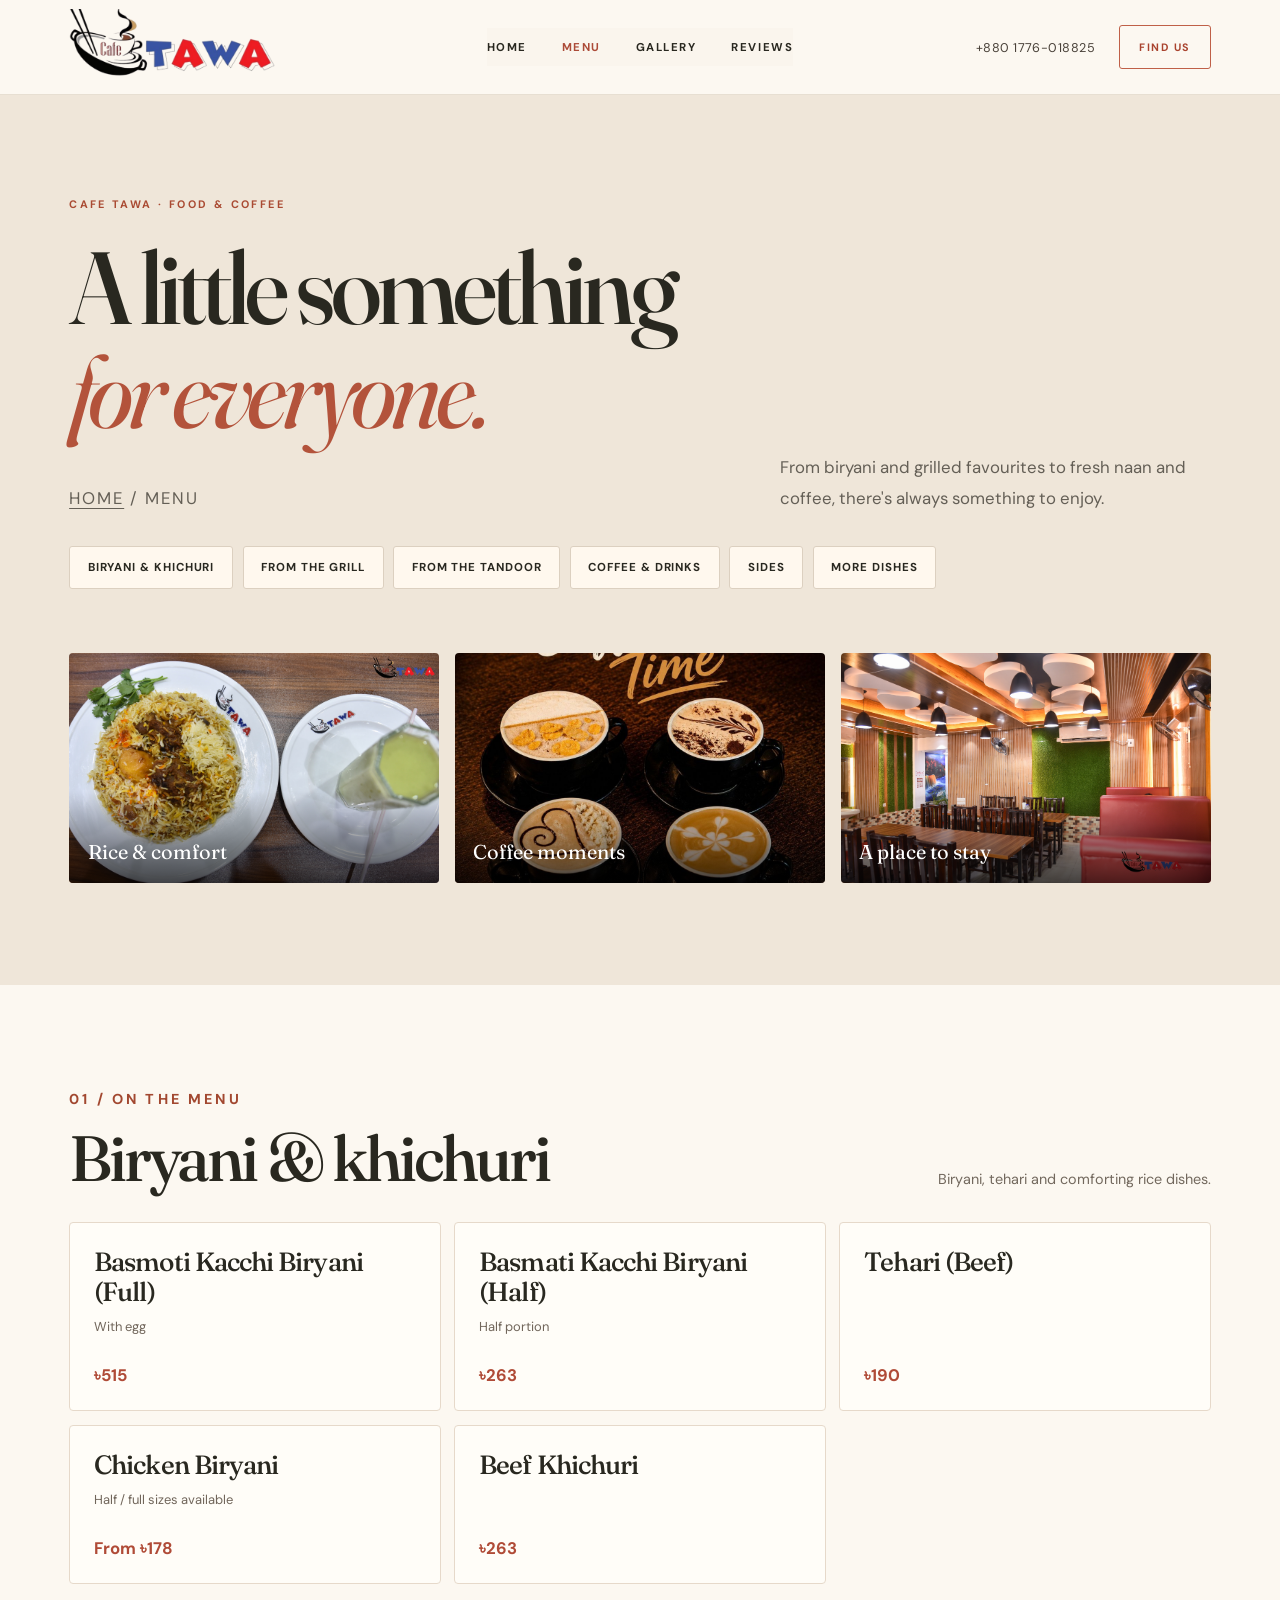
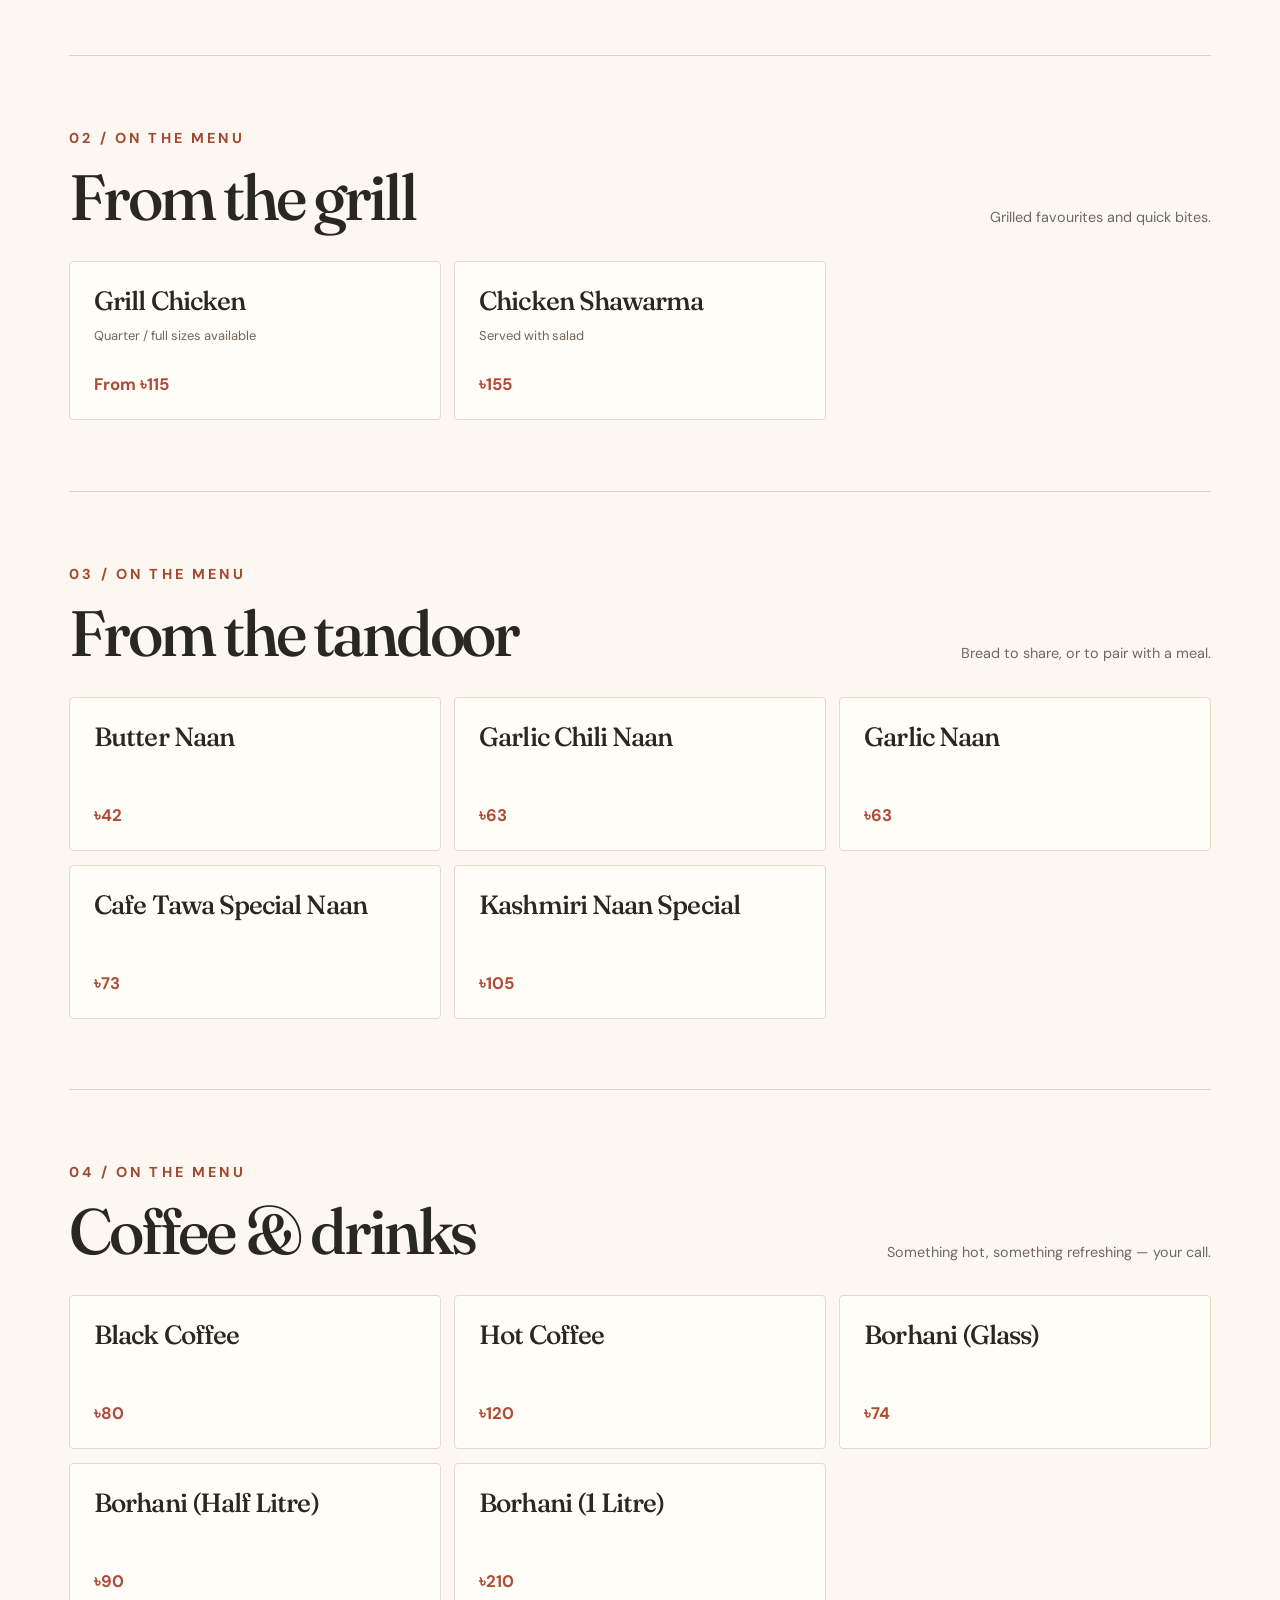
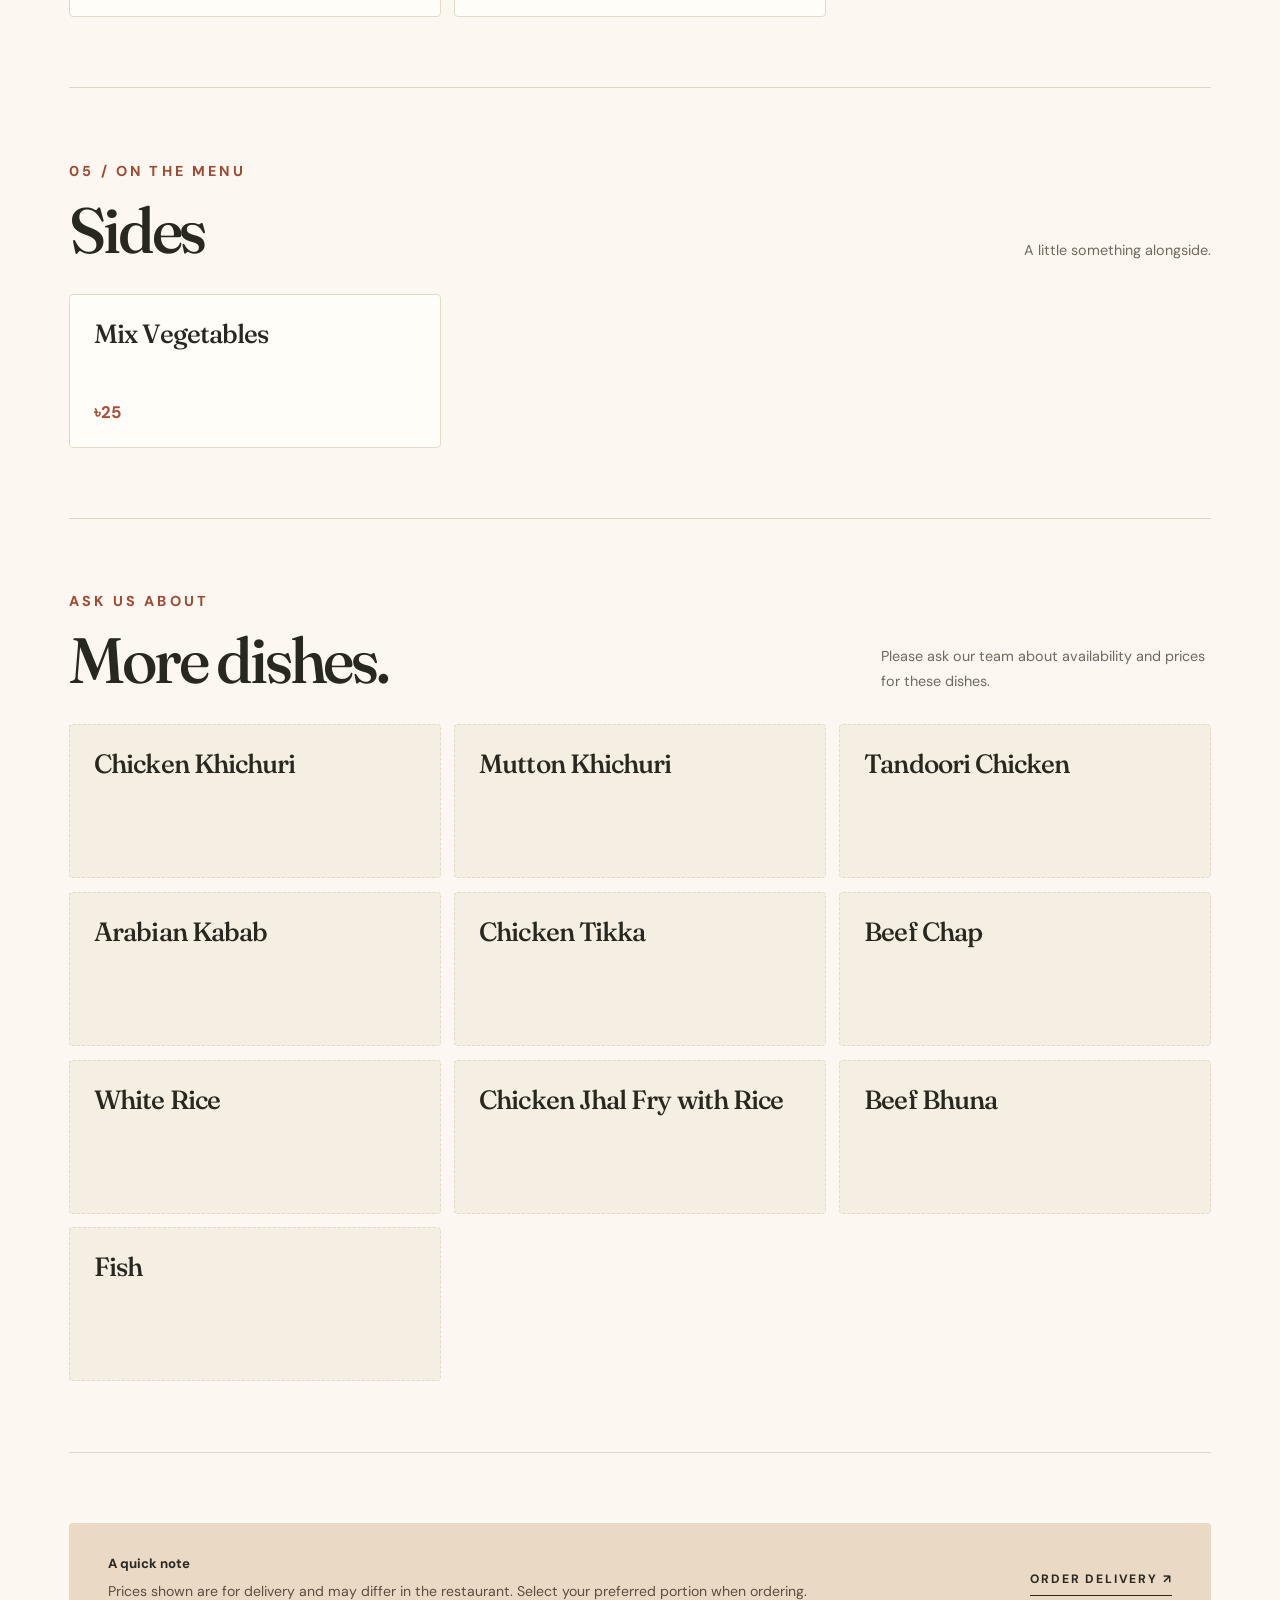
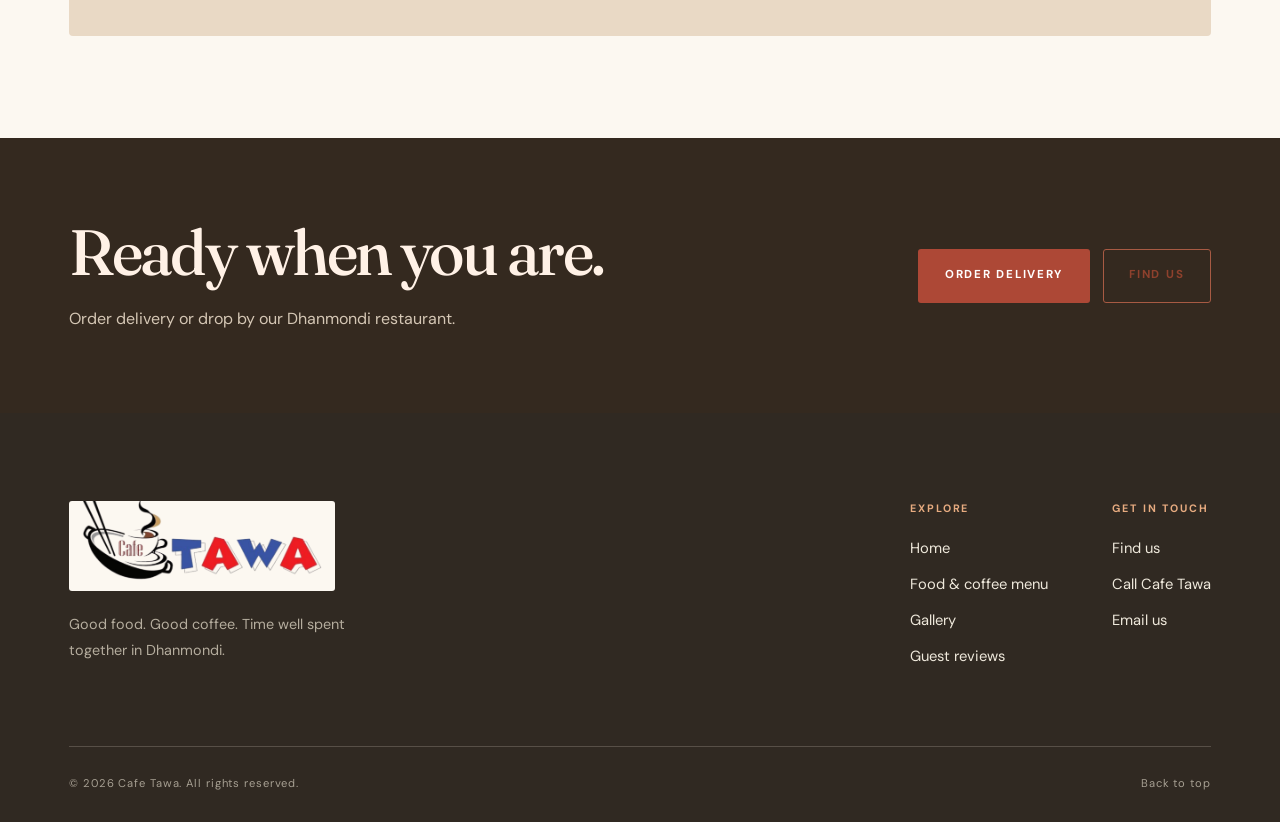
==== commit 476c025c: "refine: remove repetitive source labels and simplify restaurant menu copy" ====
--- a/menu.html
+++ b/menu.html
@@ -1,56 +1 @@
-<!doctype html><html lang="en"><head>
-<meta charset="utf-8"><meta name="viewport" content="width=device-width,initial-scale=1">
-<meta name="theme-color" content="#fcf8f1"><meta name="description" content="Explore Cafe Tawa's restaurant and coffee menu in Dhanmondi, Dhaka, with Pathao Food listed prices for biryani, grills, naan, coffee and drinks.">
-<link rel="canonical" href="https://cafetawa.com/menu.html">
-<meta property="og:title" content="Food & Coffee Menu | Cafe Tawa">
-<meta property="og:description" content="Biryani, grills, naan, coffee and more. Browse current delivery-listed prices from Cafe Tawa in Dhanmondi.">
-<title>Food & Coffee Menu | Cafe Tawa, Dhanmondi</title><link rel="icon" href="favicon.jpg" type="image/jpeg">
-<link rel="preconnect" href="https://fonts.googleapis.com"><link rel="preconnect" href="https://fonts.gstatic.com" crossorigin>
-<link href="https://fonts.googleapis.com/css2?family=DM+Sans:wght@400;500;600;700&family=Fraunces:ital,opsz,wght@0,9..144,400;0,9..144,500;0,9..144,600;1,9..144,400;1,9..144,500&display=swap" rel="stylesheet">
-<link rel="stylesheet" href="css/cafe-tawa.css"><link rel="stylesheet" href="css/cafe-tawa-refresh.css">
-<script src="js/cafe-tawa.js" defer></script></head>
-<body id="top"><a class="skip-link" href="#main">Skip to content</a><header class="site-header"><div class="container header__inner">
-<a class="brand" href="index.html" aria-label="Cafe Tawa homepage"><img src="images/Summer.png" width="206" height="77" alt="Cafe Tawa original logo"></a>
-<nav class="header__nav" id="primary-navigation" data-navigation aria-label="Main navigation"><ul class="nav-list">
-<li><a href="index.html">Home</a></li><li><a href="menu.html" aria-current="page">Menu</a></li><li><a href="moments.html">Gallery</a></li><li><a href="reviews.html">Reviews</a></li>
-</ul></nav><div class="header__actions"><a class="header__phone" href="tel:+8801776018825">+880 1776-018825</a><a class="header__cta" href="index.html#visit">Find us</a>
-<button type="button" class="menu-toggle" data-menu-toggle aria-controls="primary-navigation" aria-expanded="false" aria-label="Toggle navigation"><svg aria-hidden="true" viewBox="0 0 24 24" fill="none" stroke="currentColor" stroke-width="1.5" stroke-linecap="round"><path d="M3 7h18M3 12h18M3 17h18"/></svg></button></div></div></header>
-<main id="main">
-<section class="inner-hero" aria-labelledby="menu-title"><div class="container inner-hero__grid">
-<div><p class="eyebrow">Cafe Tawa · Food & coffee</p><h1 class="section-heading" id="menu-title">A little something <em>for everyone.</em></h1><p class="page-crumb"><a href="index.html">Home</a> / Menu</p></div>
-<div><p>From the comfort of biryani to the last sip of coffee — discover what's available on our delivery menu. Choose your favourites, then order from Pathao Food or come by in person.</p></div></div>
-<div class="container"><nav class="subnav" aria-label="Jump to menu category">
-<a href="#biryani">Biryani & khichuri</a><a href="#grill">From the grill</a><a href="#naan">From the tandoor</a><a href="#drinks">Coffee & drinks</a><a href="#sides">Sides</a><a href="#previous">Earlier menu</a></nav>
-<div class="plate-spotlight">
-<figure><img src="images/gallery/469578017_1083793163534440_3454982807789287247_n.jpg" alt="Cafe Tawa biryani and beverage" loading="eager"><figcaption>Rice & comfort</figcaption></figure>
-<figure><img src="images/about-pic-primary.jpg" alt="Coffee cups with latte art" loading="lazy"><figcaption>Coffee moments</figcaption></figure>
-<figure><img src="images/gallery/130541223_135856751661424_7557791355764471478_n.jpg" alt="Inside the Cafe Tawa restaurant" loading="lazy"><figcaption>A place to stay</figcaption></figure></div></div></section>
-<section class="menu-catalog" aria-label="Menu items"><div class="container">
-<section class="menu-catalog__group" id="biryani" aria-labelledby="menu-biryani">
-<div class="menu-catalog__head"><div><p class="eyebrow">01 / On the menu</p><h2 id="menu-biryani">Biryani & khichuri</h2></div><p>Comforting rice dishes from the current Pathao Food listing.</p></div>
-<div class="catalog-grid"><article class="catalog-item"><div><h3>Basmoti Kacchi Biryani (Full)</h3><p>With egg</p></div><div class="catalog-item__bottom"><span class="catalog-item__tag">Pathao listed</span><span class="catalog-item__price">৳515</span></div></article><article class="catalog-item"><div><h3>Basmati Kacchi Biryani (Half)</h3><p>Half portion</p></div><div class="catalog-item__bottom"><span class="catalog-item__tag">Pathao listed</span><span class="catalog-item__price">৳263</span></div></article><article class="catalog-item"><div><h3>Tehari (Beef)</h3></div><div class="catalog-item__bottom"><span class="catalog-item__tag">Pathao listed</span><span class="catalog-item__price">৳190</span></div></article><article class="catalog-item"><div><h3>Chicken Biryani</h3><p>Half / full sizes available</p></div><div class="catalog-item__bottom"><span class="catalog-item__tag">Pathao listed</span><span class="catalog-item__price">From ৳178</span></div></article><article class="catalog-item"><div><h3>Beef Khichuri</h3></div><div class="catalog-item__bottom"><span class="catalog-item__tag">Pathao listed</span><span class="catalog-item__price">৳263</span></div></article></div></section>
-<section class="menu-catalog__group" id="grill" aria-labelledby="menu-grill">
-<div class="menu-catalog__head"><div><p class="eyebrow">02 / On the menu</p><h2 id="menu-grill">From the grill</h2></div><p>Grilled favourites and quick bites.</p></div>
-<div class="catalog-grid"><article class="catalog-item"><div><h3>Grill Chicken</h3><p>Quarter / full sizes available</p></div><div class="catalog-item__bottom"><span class="catalog-item__tag">Pathao listed</span><span class="catalog-item__price">From ৳115</span></div></article><article class="catalog-item"><div><h3>Chicken Shawarma</h3><p>Served with salad</p></div><div class="catalog-item__bottom"><span class="catalog-item__tag">Pathao listed</span><span class="catalog-item__price">৳155</span></div></article></div></section>
-<section class="menu-catalog__group" id="naan" aria-labelledby="menu-naan">
-<div class="menu-catalog__head"><div><p class="eyebrow">03 / On the menu</p><h2 id="menu-naan">From the tandoor</h2></div><p>Bread to share, or to pair with a meal.</p></div>
-<div class="catalog-grid"><article class="catalog-item"><div><h3>Butter Naan</h3></div><div class="catalog-item__bottom"><span class="catalog-item__tag">Pathao listed</span><span class="catalog-item__price">৳42</span></div></article><article class="catalog-item"><div><h3>Garlic Chili Naan</h3></div><div class="catalog-item__bottom"><span class="catalog-item__tag">Pathao listed</span><span class="catalog-item__price">৳63</span></div></article><article class="catalog-item"><div><h3>Garlic Naan</h3></div><div class="catalog-item__bottom"><span class="catalog-item__tag">Pathao listed</span><span class="catalog-item__price">৳63</span></div></article><article class="catalog-item"><div><h3>Cafe Tawa Special Naan</h3></div><div class="catalog-item__bottom"><span class="catalog-item__tag">Pathao listed</span><span class="catalog-item__price">৳73</span></div></article><article class="catalog-item"><div><h3>Kashmiri Naan Special</h3></div><div class="catalog-item__bottom"><span class="catalog-item__tag">Pathao listed</span><span class="catalog-item__price">৳105</span></div></article></div></section>
-<section class="menu-catalog__group" id="drinks" aria-labelledby="menu-drinks">
-<div class="menu-catalog__head"><div><p class="eyebrow">04 / On the menu</p><h2 id="menu-drinks">Coffee & drinks</h2></div><p>Something hot, something refreshing — your call.</p></div>
-<div class="catalog-grid"><article class="catalog-item"><div><h3>Black Coffee</h3></div><div class="catalog-item__bottom"><span class="catalog-item__tag">Pathao listed</span><span class="catalog-item__price">৳80</span></div></article><article class="catalog-item"><div><h3>Hot Coffee</h3></div><div class="catalog-item__bottom"><span class="catalog-item__tag">Pathao listed</span><span class="catalog-item__price">৳120</span></div></article><article class="catalog-item"><div><h3>Borhani (Glass)</h3></div><div class="catalog-item__bottom"><span class="catalog-item__tag">Pathao listed</span><span class="catalog-item__price">৳74</span></div></article><article class="catalog-item"><div><h3>Borhani (Half Litre)</h3></div><div class="catalog-item__bottom"><span class="catalog-item__tag">Pathao listed</span><span class="catalog-item__price">৳90</span></div></article><article class="catalog-item"><div><h3>Borhani (1 Litre)</h3></div><div class="catalog-item__bottom"><span class="catalog-item__tag">Pathao listed</span><span class="catalog-item__price">৳210</span></div></article></div></section>
-<section class="menu-catalog__group" id="sides" aria-labelledby="menu-sides">
-<div class="menu-catalog__head"><div><p class="eyebrow">05 / On the menu</p><h2 id="menu-sides">Sides</h2></div><p>A little something alongside.</p></div>
-<div class="catalog-grid"><article class="catalog-item"><div><h3>Mix Vegetables</h3></div><div class="catalog-item__bottom"><span class="catalog-item__tag">Pathao listed</span><span class="catalog-item__price">৳25</span></div></article></div></section>
-<section class="menu-catalog__group" id="previous" aria-labelledby="menu-previous"><div class="menu-catalog__head">
-<div><p class="eyebrow">From the original website</p><h2 id="menu-previous">Previously featured.</h2></div><p>These dishes appeared on the earlier site but weren't confirmed in the Pathao list. Please call us to check.</p></div>
-<div class="catalog-grid"><article class="catalog-item catalog-item--legacy"><div><h3>Chicken Khichuri</h3><p>On our earlier website menu. Current availability not verified.</p></div><div class="catalog-item__bottom"><span class="catalog-item__tag">Ask before ordering</span><span class="catalog-item__price">Price on request</span></div></article><article class="catalog-item catalog-item--legacy"><div><h3>Mutton Khichuri</h3><p>On our earlier website menu. Current availability not verified.</p></div><div class="catalog-item__bottom"><span class="catalog-item__tag">Ask before ordering</span><span class="catalog-item__price">Price on request</span></div></article><article class="catalog-item catalog-item--legacy"><div><h3>Tandoori Chicken</h3><p>On our earlier website menu. Current availability not verified.</p></div><div class="catalog-item__bottom"><span class="catalog-item__tag">Ask before ordering</span><span class="catalog-item__price">Price on request</span></div></article><article class="catalog-item catalog-item--legacy"><div><h3>Arabian Kabab</h3><p>On our earlier website menu. Current availability not verified.</p></div><div class="catalog-item__bottom"><span class="catalog-item__tag">Ask before ordering</span><span class="catalog-item__price">Price on request</span></div></article><article class="catalog-item catalog-item--legacy"><div><h3>Chicken Tikka</h3><p>On our earlier website menu. Current availability not verified.</p></div><div class="catalog-item__bottom"><span class="catalog-item__tag">Ask before ordering</span><span class="catalog-item__price">Price on request</span></div></article><article class="catalog-item catalog-item--legacy"><div><h3>Beef Chap</h3><p>On our earlier website menu. Current availability not verified.</p></div><div class="catalog-item__bottom"><span class="catalog-item__tag">Ask before ordering</span><span class="catalog-item__price">Price on request</span></div></article><article class="catalog-item catalog-item--legacy"><div><h3>White Rice</h3><p>On our earlier website menu. Current availability not verified.</p></div><div class="catalog-item__bottom"><span class="catalog-item__tag">Ask before ordering</span><span class="catalog-item__price">Price on request</span></div></article><article class="catalog-item catalog-item--legacy"><div><h3>Chicken Jhal Fry with Rice</h3><p>On our earlier website menu. Current availability not verified.</p></div><div class="catalog-item__bottom"><span class="catalog-item__tag">Ask before ordering</span><span class="catalog-item__price">Price on request</span></div></article><article class="catalog-item catalog-item--legacy"><div><h3>Beef Bhuna</h3><p>On our earlier website menu. Current availability not verified.</p></div><div class="catalog-item__bottom"><span class="catalog-item__tag">Ask before ordering</span><span class="catalog-item__price">Price on request</span></div></article><article class="catalog-item catalog-item--legacy"><div><h3>Fish</h3><p>On our earlier website menu. Current availability not verified.</p></div><div class="catalog-item__bottom"><span class="catalog-item__tag">Ask before ordering</span><span class="catalog-item__price">Price on request</span></div></article></div></section>
-<div class="menu-accuracy"><div><strong>About these prices</strong>
-<p>Listed prices were checked against Cafe Tawa's Pathao Food menu on 11 October 2026. Delivery-menu prices may differ from in-restaurant prices and may change. “From” means the lowest priced option shown; select the size on Pathao to see the full price. Images are from the existing Cafe Tawa website and are illustrative, not photographs of every listed dish.</p></div>
-<a class="text-link" href="https://food.pathao.com/restaurants/gq2tgoi/cafe-tawa" target="_blank" rel="noopener noreferrer">See live Pathao menu</a></div>
-</div></section>
-<section class="menu-cta"><div class="container menu-cta__grid"><div><h2>Ready when you are.</h2><p>Order delivery or drop by our Dhanmondi restaurant.</p></div><div class="menu-cta__actions"><a class="button button--gold" href="https://food.pathao.com/restaurants/gq2tgoi/cafe-tawa" target="_blank" rel="noopener noreferrer">Order on Pathao</a><a class="button button--outline" href="index.html#visit">Find us</a></div></div></section>
-</main><footer class="site-footer"><div class="container"><div class="footer__top">
-<div class="footer__brand"><a href="index.html" aria-label="Cafe Tawa home"><img src="images/Summer.png" width="240" height="100" loading="lazy" alt="Cafe Tawa logo"></a><p>Good food. Good coffee. Time well spent together in Dhanmondi.</p></div>
-<div class="footer__links"><div><h3>Explore</h3><a href="index.html">Home</a><a href="menu.html">Food & coffee menu</a><a href="moments.html">Gallery</a><a href="reviews.html">Guest reviews</a></div>
-<div><h3>Get in touch</h3><a href="index.html#visit">Find us</a><a href="tel:+8801776018825">Call Cafe Tawa</a><a href="mailto:admin@cafetawa.com">Email us</a></div></div></div>
-<div class="footer__bottom"><span>© <span data-year>2026</span> Cafe Tawa. All rights reserved.</span><a href="#top">Back to top</a></div></div></footer></body></html>+<!doctype html><html lang="en"><head><meta charset="utf-8"><meta name="viewport" content="width=device-width,initial-scale=1"><meta name="theme-color" content="#fcf8f1"><meta name="description" content="Explore Cafe Tawa's food and coffee menu in Dhanmondi, Dhaka: biryani, grills, fresh naan, coffee and more."><link rel="canonical" href="https://cafetawa.com/menu.html"><meta property="og:title" content="Food & Coffee Menu | Cafe Tawa"><meta property="og:description" content="Biryani, grills, naan and coffee. Find your favourites at Cafe Tawa, Dhanmondi."><title>Food & Coffee Menu | Cafe Tawa, Dhanmondi</title><link rel="icon" type="image/png" href="images/Summer.png"><link rel="preconnect" href="https://fonts.googleapis.com"><link rel="preconnect" href="https://fonts.gstatic.com" crossorigin><link href="https://fonts.googleapis.com/css2?family=DM+Sans:wght@400;500;600;700&family=Fraunces:ital,opsz,wght@0,9..144,400;0,9..144,500;0,9..144,600;1,9..144,400;1,9..144,500&display=swap" rel="stylesheet"><link rel="stylesheet" href="css/cafe-tawa.css"><link rel="stylesheet" href="css/cafe-tawa-refresh.css"><script src="js/cafe-tawa.js" defer></script></head><body id="top"><a class="skip-link" href="#main">Skip to content</a><header class="site-header"><div class="container header__inner"><a class="brand" href="index.html" aria-label="Cafe Tawa homepage"><img src="images/Summer.png" width="206" height="77" alt="Cafe Tawa original logo"></a><nav class="header__nav" id="primary-navigation" data-navigation aria-label="Main navigation"><ul class="nav-list"><li><a href="index.html">Home</a></li><li><a href="menu.html" aria-current="page">Menu</a></li><li><a href="moments.html">Gallery</a></li><li><a href="reviews.html">Reviews</a></li></ul></nav><div class="header__actions"><a class="header__phone" href="tel:+8801776018825">+880 1776-018825</a><a class="header__cta" href="index.html#visit">Find us</a><button type="button" class="menu-toggle" data-menu-toggle aria-controls="primary-navigation" aria-expanded="false" aria-label="Toggle navigation"><svg aria-hidden="true" viewBox="0 0 24 24" fill="none" stroke="currentColor" stroke-width="1.5" stroke-linecap="round"><path d="M3 7h18M3 12h18M3 17h18"/></svg></button></div></div></header><main id="main"><section class="inner-hero" aria-labelledby="menu-title"><div class="container inner-hero__grid"><div><p class="eyebrow">Cafe Tawa · Food & coffee</p><h1 class="section-heading" id="menu-title">A little something <em>for everyone.</em></h1><p class="page-crumb"><a href="index.html">Home</a> / Menu</p></div><div><p>From biryani and grilled favourites to fresh naan and coffee, there's always something to enjoy.</p></div></div><div class="container"><nav class="subnav" aria-label="Jump to menu category"><a href="#biryani">Biryani & khichuri</a><a href="#grill">From the grill</a><a href="#naan">From the tandoor</a><a href="#drinks">Coffee & drinks</a><a href="#sides">Sides</a><a href="#previous">More dishes</a></nav><div class="plate-spotlight"><figure><img src="images/gallery/469578017_1083793163534440_3454982807789287247_n.jpg" alt="Cafe Tawa biryani and beverage" loading="eager"><figcaption>Rice & comfort</figcaption></figure><figure><img src="images/about-pic-primary.jpg" alt="Coffee cups with latte art" loading="lazy"><figcaption>Coffee moments</figcaption></figure><figure><img src="images/gallery/130541223_135856751661424_7557791355764471478_n.jpg" alt="Inside the Cafe Tawa restaurant" loading="lazy"><figcaption>A place to stay</figcaption></figure></div></div></section><section class="menu-catalog" aria-label="Menu items"><div class="container"><section class="menu-catalog__group" id="biryani" aria-labelledby="menu-biryani"><div class="menu-catalog__head"><div><p class="eyebrow">01 / On the menu</p><h2 id="menu-biryani">Biryani & khichuri</h2></div><p>Biryani, tehari and comforting rice dishes.</p></div><div class="catalog-grid"><article class="catalog-item"><div><h3>Basmoti Kacchi Biryani (Full)</h3><p>With egg</p></div><div class="catalog-item__bottom"><span class="catalog-item__price">৳515</span></div></article><article class="catalog-item"><div><h3>Basmati Kacchi Biryani (Half)</h3><p>Half portion</p></div><div class="catalog-item__bottom"><span class="catalog-item__price">৳263</span></div></article><article class="catalog-item"><div><h3>Tehari (Beef)</h3></div><div class="catalog-item__bottom"><span class="catalog-item__price">৳190</span></div></article><article class="catalog-item"><div><h3>Chicken Biryani</h3><p>Half / full sizes available</p></div><div class="catalog-item__bottom"><span class="catalog-item__price">From ৳178</span></div></article><article class="catalog-item"><div><h3>Beef Khichuri</h3></div><div class="catalog-item__bottom"><span class="catalog-item__price">৳263</span></div></article></div></section><section class="menu-catalog__group" id="grill" aria-labelledby="menu-grill"><div class="menu-catalog__head"><div><p class="eyebrow">02 / On the menu</p><h2 id="menu-grill">From the grill</h2></div><p>Grilled favourites and quick bites.</p></div><div class="catalog-grid"><article class="catalog-item"><div><h3>Grill Chicken</h3><p>Quarter / full sizes available</p></div><div class="catalog-item__bottom"><span class="catalog-item__price">From ৳115</span></div></article><article class="catalog-item"><div><h3>Chicken Shawarma</h3><p>Served with salad</p></div><div class="catalog-item__bottom"><span class="catalog-item__price">৳155</span></div></article></div></section><section class="menu-catalog__group" id="naan" aria-labelledby="menu-naan"><div class="menu-catalog__head"><div><p class="eyebrow">03 / On the menu</p><h2 id="menu-naan">From the tandoor</h2></div><p>Bread to share, or to pair with a meal.</p></div><div class="catalog-grid"><article class="catalog-item"><div><h3>Butter Naan</h3></div><div class="catalog-item__bottom"><span class="catalog-item__price">৳42</span></div></article><article class="catalog-item"><div><h3>Garlic Chili Naan</h3></div><div class="catalog-item__bottom"><span class="catalog-item__price">৳63</span></div></article><article class="catalog-item"><div><h3>Garlic Naan</h3></div><div class="catalog-item__bottom"><span class="catalog-item__price">৳63</span></div></article><article class="catalog-item"><div><h3>Cafe Tawa Special Naan</h3></div><div class="catalog-item__bottom"><span class="catalog-item__price">৳73</span></div></article><article class="catalog-item"><div><h3>Kashmiri Naan Special</h3></div><div class="catalog-item__bottom"><span class="catalog-item__price">৳105</span></div></article></div></section><section class="menu-catalog__group" id="drinks" aria-labelledby="menu-drinks"><div class="menu-catalog__head"><div><p class="eyebrow">04 / On the menu</p><h2 id="menu-drinks">Coffee & drinks</h2></div><p>Something hot, something refreshing — your call.</p></div><div class="catalog-grid"><article class="catalog-item"><div><h3>Black Coffee</h3></div><div class="catalog-item__bottom"><span class="catalog-item__price">৳80</span></div></article><article class="catalog-item"><div><h3>Hot Coffee</h3></div><div class="catalog-item__bottom"><span class="catalog-item__price">৳120</span></div></article><article class="catalog-item"><div><h3>Borhani (Glass)</h3></div><div class="catalog-item__bottom"><span class="catalog-item__price">৳74</span></div></article><article class="catalog-item"><div><h3>Borhani (Half Litre)</h3></div><div class="catalog-item__bottom"><span class="catalog-item__price">৳90</span></div></article><article class="catalog-item"><div><h3>Borhani (1 Litre)</h3></div><div class="catalog-item__bottom"><span class="catalog-item__price">৳210</span></div></article></div></section><section class="menu-catalog__group" id="sides" aria-labelledby="menu-sides"><div class="menu-catalog__head"><div><p class="eyebrow">05 / On the menu</p><h2 id="menu-sides">Sides</h2></div><p>A little something alongside.</p></div><div class="catalog-grid"><article class="catalog-item"><div><h3>Mix Vegetables</h3></div><div class="catalog-item__bottom"><span class="catalog-item__price">৳25</span></div></article></div></section><section class="menu-catalog__group" id="previous" aria-labelledby="menu-previous"><div class="menu-catalog__head"><div><p class="eyebrow">Ask us about</p><h2 id="menu-more">More dishes.</h2></div><p>Please ask our team about availability and prices for these dishes.</p></div><div class="catalog-grid"><article class="catalog-item catalog-item--legacy"><div><h3>Chicken Khichuri</h3></div></article><article class="catalog-item catalog-item--legacy"><div><h3>Mutton Khichuri</h3></div></article><article class="catalog-item catalog-item--legacy"><div><h3>Tandoori Chicken</h3></div></article><article class="catalog-item catalog-item--legacy"><div><h3>Arabian Kabab</h3></div></article><article class="catalog-item catalog-item--legacy"><div><h3>Chicken Tikka</h3></div></article><article class="catalog-item catalog-item--legacy"><div><h3>Beef Chap</h3></div></article><article class="catalog-item catalog-item--legacy"><div><h3>White Rice</h3></div></article><article class="catalog-item catalog-item--legacy"><div><h3>Chicken Jhal Fry with Rice</h3></div></article><article class="catalog-item catalog-item--legacy"><div><h3>Beef Bhuna</h3></div></article><article class="catalog-item catalog-item--legacy"><div><h3>Fish</h3></div></article></div></section><div class="menu-accuracy menu-accuracy--quiet"><div><strong>A quick note</strong><p>Prices shown are for delivery and may differ in the restaurant. Select your preferred portion when ordering.</p></div><a class="text-link" href="https://food.pathao.com/restaurants/gq2tgoi/cafe-tawa" target="_blank" rel="noopener noreferrer">Order delivery ↗</a></div></div></section><section class="menu-cta"><div class="container menu-cta__grid"><div><h2>Ready when you are.</h2><p>Order delivery or drop by our Dhanmondi restaurant.</p></div><div class="menu-cta__actions"><a class="button button--gold" href="https://food.pathao.com/restaurants/gq2tgoi/cafe-tawa" target="_blank" rel="noopener noreferrer">Order delivery</a><a class="button button--outline" href="index.html#visit">Find us</a></div></div></section></main><footer class="site-footer"><div class="container"><div class="footer__top"><div class="footer__brand"><a href="index.html" aria-label="Cafe Tawa home"><img src="images/Summer.png" width="240" height="100" loading="lazy" alt="Cafe Tawa logo"></a><p>Good food. Good coffee. Time well spent together in Dhanmondi.</p></div><div class="footer__links"><div><h3>Explore</h3><a href="index.html">Home</a><a href="menu.html">Food & coffee menu</a><a href="moments.html">Gallery</a><a href="reviews.html">Guest reviews</a></div><div><h3>Get in touch</h3><a href="index.html#visit">Find us</a><a href="tel:+8801776018825">Call Cafe Tawa</a><a href="mailto:admin@cafetawa.com">Email us</a></div></div></div><div class="footer__bottom"><span>© <span data-year>2026</span> Cafe Tawa. All rights reserved.</span><a href="#top">Back to top</a></div></div></footer></body></html>
--- a/css/cafe-tawa-refresh.css
+++ b/css/cafe-tawa-refresh.css
@@ -164,3 +164,43 @@
  .menu-cta__actions{width:100%;flex-direction:column}
 }
 @media(prefers-reduced-motion:reduce){.review-carousel__track,.moments-photo img{transition:none!important}}
+
+/* Homepage menu shortcuts, gallery finishing and keyboard utilities */
+.sr-only{position:absolute!important;width:1px!important;height:1px!important;padding:0!important;margin:-1px!important;overflow:hidden!important;clip:rect(0,0,0,0)!important;white-space:nowrap!important;border:0!important}
+.home-menu-categories{display:grid;grid-template-columns:repeat(2,minmax(0,1fr));gap:0 3.2rem;margin:3rem 0 1.5rem}
+.home-menu-categories a{display:grid;grid-template-columns:2rem 1fr auto;gap:1.25rem;align-items:center;border-bottom:1px solid rgba(255,244,226,.21);padding:1.5rem 0;transition:color .2s}
+.home-menu-categories a:hover{color:#ffbd90}
+.home-menu-categories span,.home-menu-categories small{font-size:.65rem;letter-spacing:.12em;text-transform:uppercase;color:#f1b08a}
+.home-menu-categories strong{font-family:var(--serif);font-size:clamp(1.45rem,2.5vw,2.45rem);font-weight:500;letter-spacing:-.035em}
+.home-menu-categories small{color:#c9ad95}
+.menu-section .menu-foot{padding-top:1rem}
+.review-carousel-section>.container>.text-link{margin-top:2rem;color:#9b4936}
+.gallery-review-intro{font-size:1rem;line-height:1.85;max-width:580px;color:var(--muted);margin:1.3rem 0 2.2rem}
+.moments-hero{background:#3a3028}
+.moments-hero .eyebrow{color:#e6b18e}
+.moments-gallery{background:#fffaf4}
+.moments-section__head .eyebrow{color:#ad573d}
+.moments-photo{border-radius:3px}
+.moments-cta{background:#342b22}
+.moments-cta .eyebrow{color:#ffd3b3}
+.moments-cta__actions .button--outline{color:#fff4e7;border-color:#bba392}
+.moments-cta__actions .button--outline:hover{background:#574031}
+.review-carousel__slide:focus{outline:none}
+@media(max-width:820px){
+ .home-menu-categories{gap:0 1.8rem}
+ .home-menu-categories a{gap:.8rem;grid-template-columns:1.2rem 1fr}
+ .home-menu-categories small{display:none}
+}
+@media(max-width:560px){
+ .home-menu-categories{grid-template-columns:1fr;margin-top:2rem}
+ .home-menu-categories a{padding:1.2rem 0;grid-template-columns:1.2rem 1fr auto}
+ .home-menu-categories small{display:block}
+ .home-menu-categories strong{font-size:1.6rem}
+ .menu-section .menu-foot .button{width:100%}
+ .review-carousel-section .section-heading{font-size:3.15rem}
+}
+/* Keep the original dark cup lettering readable in the footer */
+.footer__brand>a{display:inline-block;background:#fcf8f1;border-radius:3px;padding:0 .8rem}
+.footer__brand img{margin-left:0;width:240px;height:90px}
+.site-footer .footer__brand p{max-width:310px}
+@media(max-width:560px){.footer__brand img{width:205px;height:78px}}
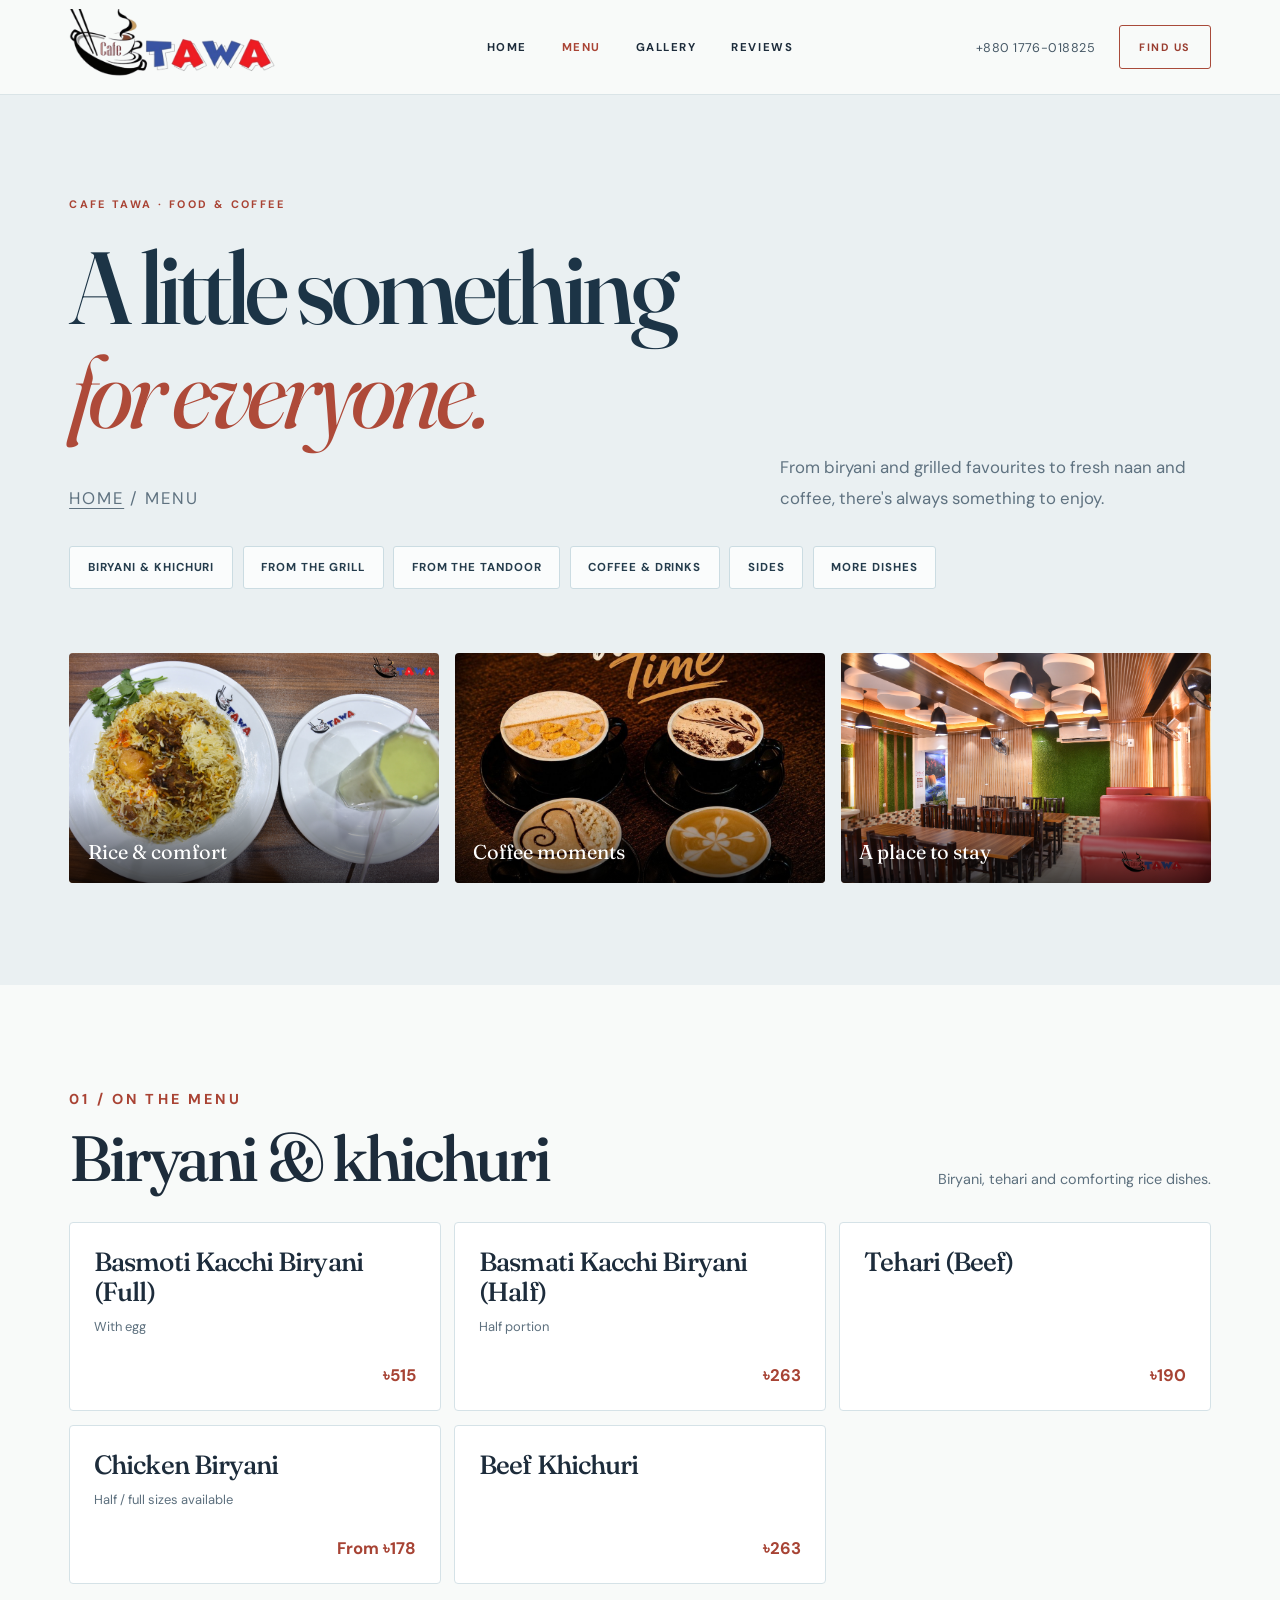
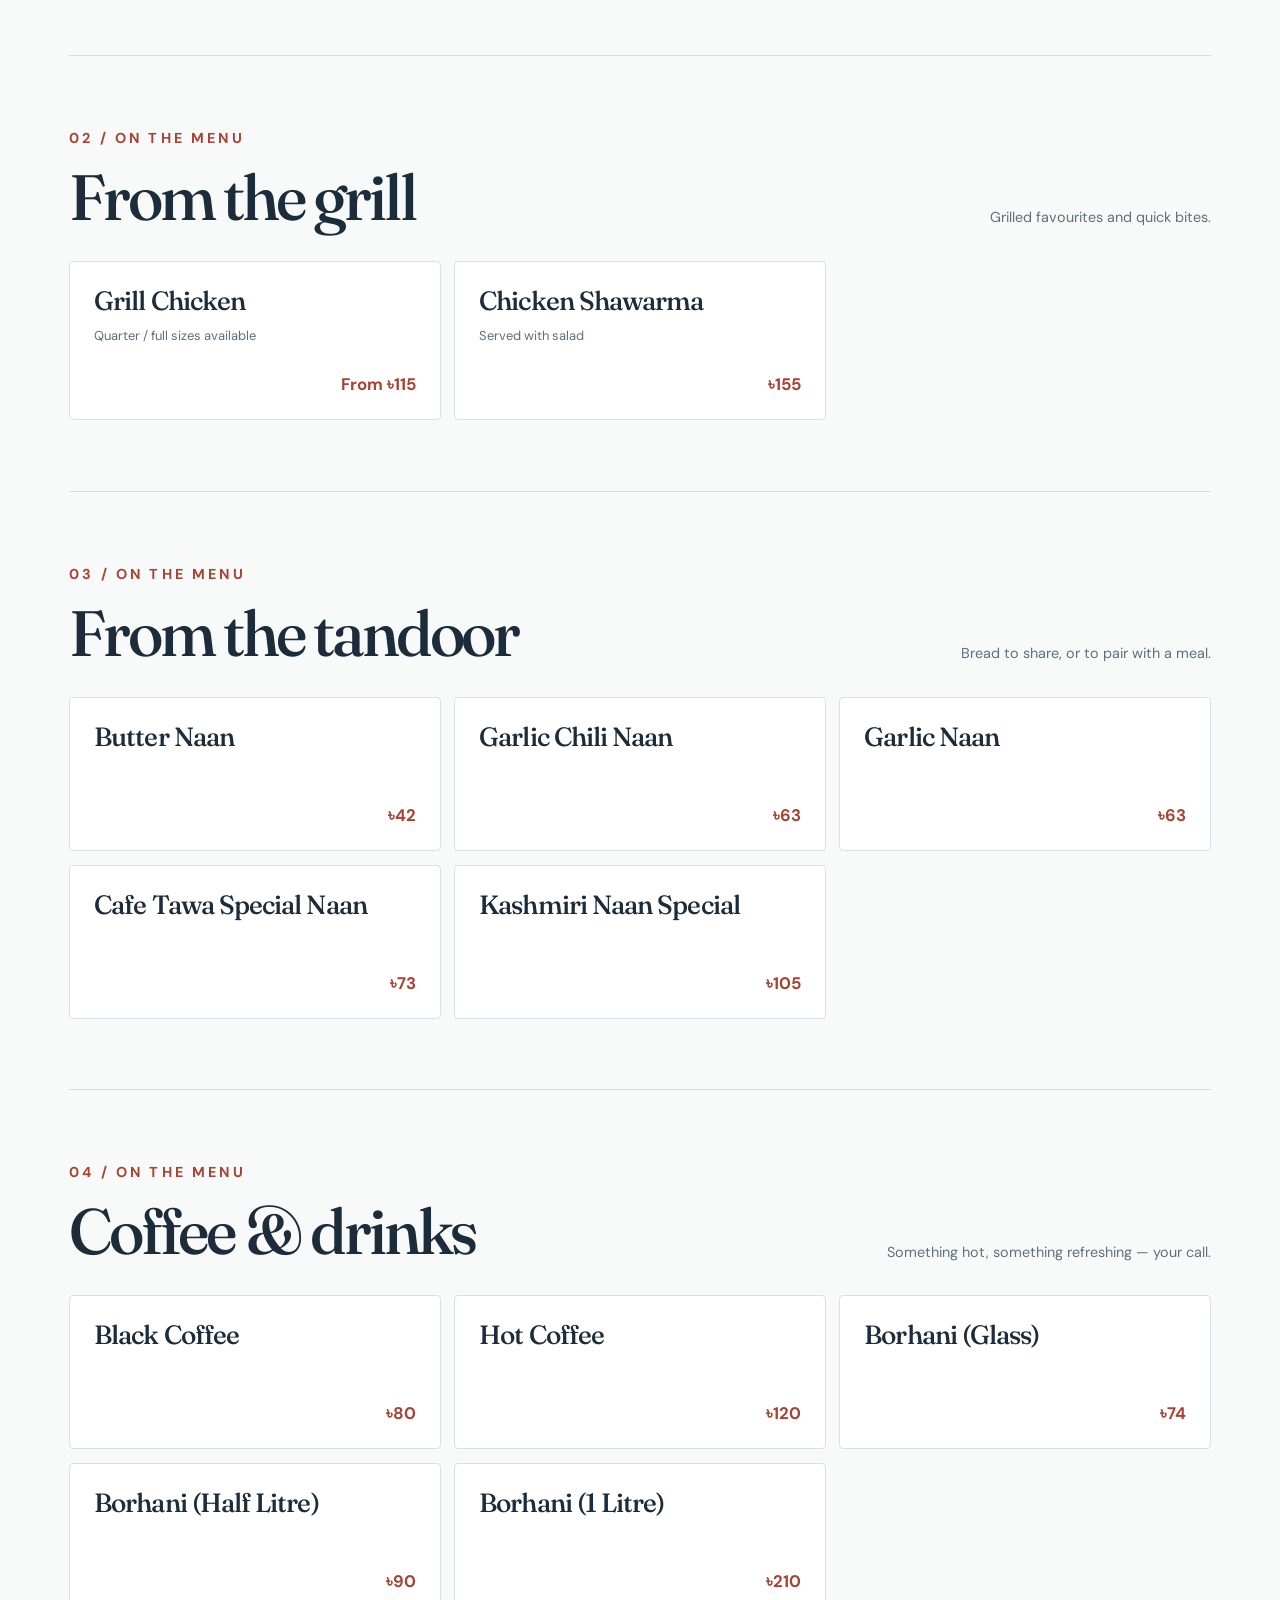
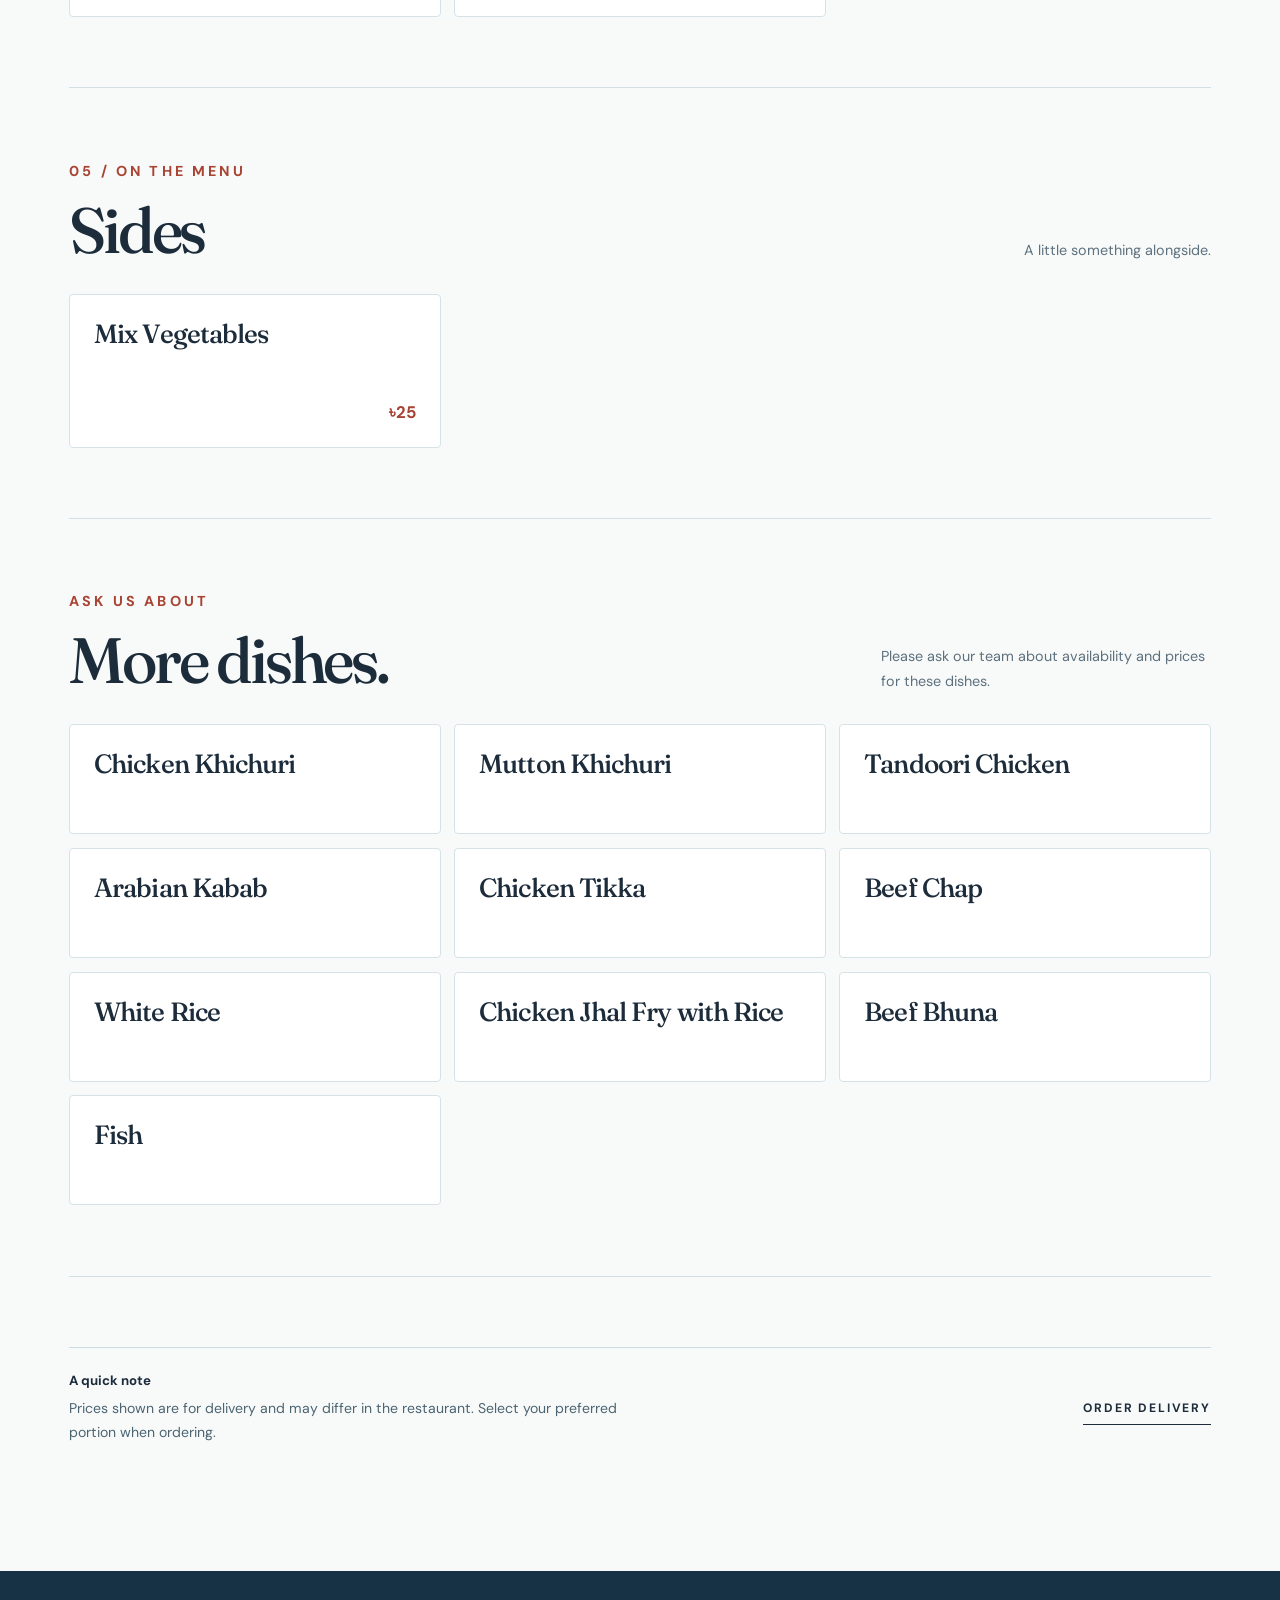
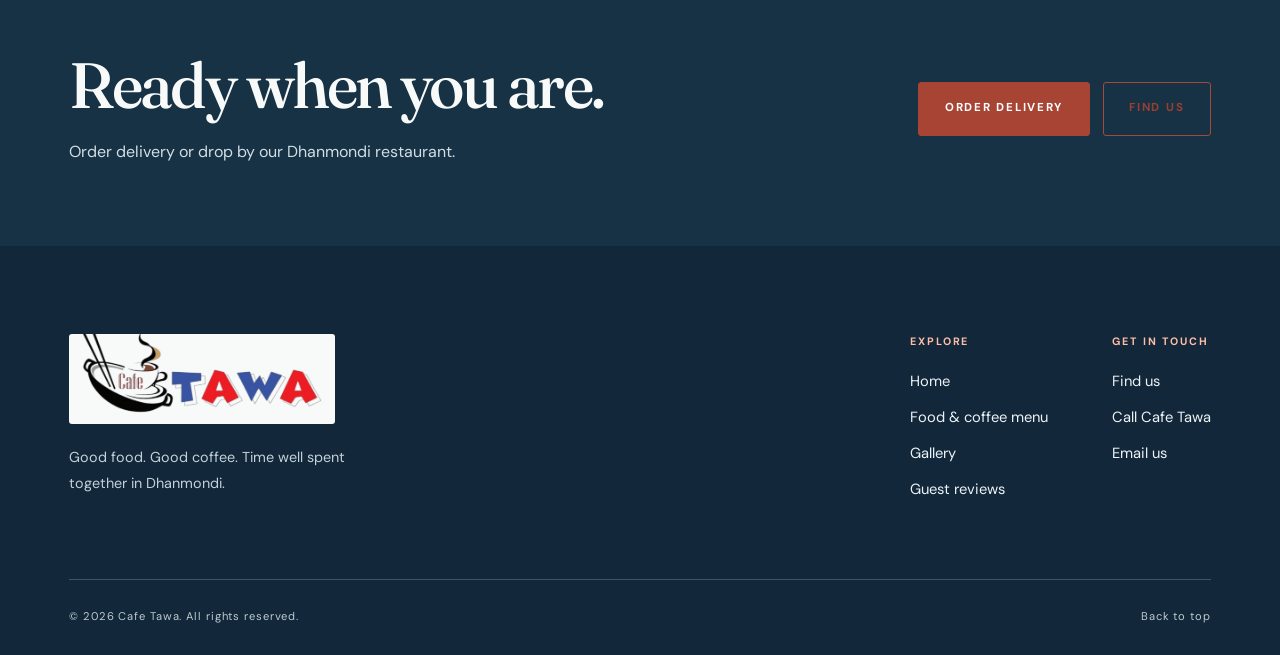
==== commit 0527271f: "style: apply new palette and remove ornamental arrow glyphs from menu.html" ====
--- a/menu.html
+++ b/menu.html
@@ -1 +1 @@
-<!doctype html><html lang="en"><head><meta charset="utf-8"><meta name="viewport" content="width=device-width,initial-scale=1"><meta name="theme-color" content="#fcf8f1"><meta name="description" content="Explore Cafe Tawa's food and coffee menu in Dhanmondi, Dhaka: biryani, grills, fresh naan, coffee and more."><link rel="canonical" href="https://cafetawa.com/menu.html"><meta property="og:title" content="Food & Coffee Menu | Cafe Tawa"><meta property="og:description" content="Biryani, grills, naan and coffee. Find your favourites at Cafe Tawa, Dhanmondi."><title>Food & Coffee Menu | Cafe Tawa, Dhanmondi</title><link rel="icon" type="image/png" href="images/Summer.png"><link rel="preconnect" href="https://fonts.googleapis.com"><link rel="preconnect" href="https://fonts.gstatic.com" crossorigin><link href="https://fonts.googleapis.com/css2?family=DM+Sans:wght@400;500;600;700&family=Fraunces:ital,opsz,wght@0,9..144,400;0,9..144,500;0,9..144,600;1,9..144,400;1,9..144,500&display=swap" rel="stylesheet"><link rel="stylesheet" href="css/cafe-tawa.css"><link rel="stylesheet" href="css/cafe-tawa-refresh.css"><script src="js/cafe-tawa.js" defer></script></head><body id="top"><a class="skip-link" href="#main">Skip to content</a><header class="site-header"><div class="container header__inner"><a class="brand" href="index.html" aria-label="Cafe Tawa homepage"><img src="images/Summer.png" width="206" height="77" alt="Cafe Tawa original logo"></a><nav class="header__nav" id="primary-navigation" data-navigation aria-label="Main navigation"><ul class="nav-list"><li><a href="index.html">Home</a></li><li><a href="menu.html" aria-current="page">Menu</a></li><li><a href="moments.html">Gallery</a></li><li><a href="reviews.html">Reviews</a></li></ul></nav><div class="header__actions"><a class="header__phone" href="tel:+8801776018825">+880 1776-018825</a><a class="header__cta" href="index.html#visit">Find us</a><button type="button" class="menu-toggle" data-menu-toggle aria-controls="primary-navigation" aria-expanded="false" aria-label="Toggle navigation"><svg aria-hidden="true" viewBox="0 0 24 24" fill="none" stroke="currentColor" stroke-width="1.5" stroke-linecap="round"><path d="M3 7h18M3 12h18M3 17h18"/></svg></button></div></div></header><main id="main"><section class="inner-hero" aria-labelledby="menu-title"><div class="container inner-hero__grid"><div><p class="eyebrow">Cafe Tawa · Food & coffee</p><h1 class="section-heading" id="menu-title">A little something <em>for everyone.</em></h1><p class="page-crumb"><a href="index.html">Home</a> / Menu</p></div><div><p>From biryani and grilled favourites to fresh naan and coffee, there's always something to enjoy.</p></div></div><div class="container"><nav class="subnav" aria-label="Jump to menu category"><a href="#biryani">Biryani & khichuri</a><a href="#grill">From the grill</a><a href="#naan">From the tandoor</a><a href="#drinks">Coffee & drinks</a><a href="#sides">Sides</a><a href="#previous">More dishes</a></nav><div class="plate-spotlight"><figure><img src="images/gallery/469578017_1083793163534440_3454982807789287247_n.jpg" alt="Cafe Tawa biryani and beverage" loading="eager"><figcaption>Rice & comfort</figcaption></figure><figure><img src="images/about-pic-primary.jpg" alt="Coffee cups with latte art" loading="lazy"><figcaption>Coffee moments</figcaption></figure><figure><img src="images/gallery/130541223_135856751661424_7557791355764471478_n.jpg" alt="Inside the Cafe Tawa restaurant" loading="lazy"><figcaption>A place to stay</figcaption></figure></div></div></section><section class="menu-catalog" aria-label="Menu items"><div class="container"><section class="menu-catalog__group" id="biryani" aria-labelledby="menu-biryani"><div class="menu-catalog__head"><div><p class="eyebrow">01 / On the menu</p><h2 id="menu-biryani">Biryani & khichuri</h2></div><p>Biryani, tehari and comforting rice dishes.</p></div><div class="catalog-grid"><article class="catalog-item"><div><h3>Basmoti Kacchi Biryani (Full)</h3><p>With egg</p></div><div class="catalog-item__bottom"><span class="catalog-item__price">৳515</span></div></article><article class="catalog-item"><div><h3>Basmati Kacchi Biryani (Half)</h3><p>Half portion</p></div><div class="catalog-item__bottom"><span class="catalog-item__price">৳263</span></div></article><article class="catalog-item"><div><h3>Tehari (Beef)</h3></div><div class="catalog-item__bottom"><span class="catalog-item__price">৳190</span></div></article><article class="catalog-item"><div><h3>Chicken Biryani</h3><p>Half / full sizes available</p></div><div class="catalog-item__bottom"><span class="catalog-item__price">From ৳178</span></div></article><article class="catalog-item"><div><h3>Beef Khichuri</h3></div><div class="catalog-item__bottom"><span class="catalog-item__price">৳263</span></div></article></div></section><section class="menu-catalog__group" id="grill" aria-labelledby="menu-grill"><div class="menu-catalog__head"><div><p class="eyebrow">02 / On the menu</p><h2 id="menu-grill">From the grill</h2></div><p>Grilled favourites and quick bites.</p></div><div class="catalog-grid"><article class="catalog-item"><div><h3>Grill Chicken</h3><p>Quarter / full sizes available</p></div><div class="catalog-item__bottom"><span class="catalog-item__price">From ৳115</span></div></article><article class="catalog-item"><div><h3>Chicken Shawarma</h3><p>Served with salad</p></div><div class="catalog-item__bottom"><span class="catalog-item__price">৳155</span></div></article></div></section><section class="menu-catalog__group" id="naan" aria-labelledby="menu-naan"><div class="menu-catalog__head"><div><p class="eyebrow">03 / On the menu</p><h2 id="menu-naan">From the tandoor</h2></div><p>Bread to share, or to pair with a meal.</p></div><div class="catalog-grid"><article class="catalog-item"><div><h3>Butter Naan</h3></div><div class="catalog-item__bottom"><span class="catalog-item__price">৳42</span></div></article><article class="catalog-item"><div><h3>Garlic Chili Naan</h3></div><div class="catalog-item__bottom"><span class="catalog-item__price">৳63</span></div></article><article class="catalog-item"><div><h3>Garlic Naan</h3></div><div class="catalog-item__bottom"><span class="catalog-item__price">৳63</span></div></article><article class="catalog-item"><div><h3>Cafe Tawa Special Naan</h3></div><div class="catalog-item__bottom"><span class="catalog-item__price">৳73</span></div></article><article class="catalog-item"><div><h3>Kashmiri Naan Special</h3></div><div class="catalog-item__bottom"><span class="catalog-item__price">৳105</span></div></article></div></section><section class="menu-catalog__group" id="drinks" aria-labelledby="menu-drinks"><div class="menu-catalog__head"><div><p class="eyebrow">04 / On the menu</p><h2 id="menu-drinks">Coffee & drinks</h2></div><p>Something hot, something refreshing — your call.</p></div><div class="catalog-grid"><article class="catalog-item"><div><h3>Black Coffee</h3></div><div class="catalog-item__bottom"><span class="catalog-item__price">৳80</span></div></article><article class="catalog-item"><div><h3>Hot Coffee</h3></div><div class="catalog-item__bottom"><span class="catalog-item__price">৳120</span></div></article><article class="catalog-item"><div><h3>Borhani (Glass)</h3></div><div class="catalog-item__bottom"><span class="catalog-item__price">৳74</span></div></article><article class="catalog-item"><div><h3>Borhani (Half Litre)</h3></div><div class="catalog-item__bottom"><span class="catalog-item__price">৳90</span></div></article><article class="catalog-item"><div><h3>Borhani (1 Litre)</h3></div><div class="catalog-item__bottom"><span class="catalog-item__price">৳210</span></div></article></div></section><section class="menu-catalog__group" id="sides" aria-labelledby="menu-sides"><div class="menu-catalog__head"><div><p class="eyebrow">05 / On the menu</p><h2 id="menu-sides">Sides</h2></div><p>A little something alongside.</p></div><div class="catalog-grid"><article class="catalog-item"><div><h3>Mix Vegetables</h3></div><div class="catalog-item__bottom"><span class="catalog-item__price">৳25</span></div></article></div></section><section class="menu-catalog__group" id="previous" aria-labelledby="menu-previous"><div class="menu-catalog__head"><div><p class="eyebrow">Ask us about</p><h2 id="menu-more">More dishes.</h2></div><p>Please ask our team about availability and prices for these dishes.</p></div><div class="catalog-grid"><article class="catalog-item catalog-item--legacy"><div><h3>Chicken Khichuri</h3></div></article><article class="catalog-item catalog-item--legacy"><div><h3>Mutton Khichuri</h3></div></article><article class="catalog-item catalog-item--legacy"><div><h3>Tandoori Chicken</h3></div></article><article class="catalog-item catalog-item--legacy"><div><h3>Arabian Kabab</h3></div></article><article class="catalog-item catalog-item--legacy"><div><h3>Chicken Tikka</h3></div></article><article class="catalog-item catalog-item--legacy"><div><h3>Beef Chap</h3></div></article><article class="catalog-item catalog-item--legacy"><div><h3>White Rice</h3></div></article><article class="catalog-item catalog-item--legacy"><div><h3>Chicken Jhal Fry with Rice</h3></div></article><article class="catalog-item catalog-item--legacy"><div><h3>Beef Bhuna</h3></div></article><article class="catalog-item catalog-item--legacy"><div><h3>Fish</h3></div></article></div></section><div class="menu-accuracy menu-accuracy--quiet"><div><strong>A quick note</strong><p>Prices shown are for delivery and may differ in the restaurant. Select your preferred portion when ordering.</p></div><a class="text-link" href="https://food.pathao.com/restaurants/gq2tgoi/cafe-tawa" target="_blank" rel="noopener noreferrer">Order delivery ↗</a></div></div></section><section class="menu-cta"><div class="container menu-cta__grid"><div><h2>Ready when you are.</h2><p>Order delivery or drop by our Dhanmondi restaurant.</p></div><div class="menu-cta__actions"><a class="button button--gold" href="https://food.pathao.com/restaurants/gq2tgoi/cafe-tawa" target="_blank" rel="noopener noreferrer">Order delivery</a><a class="button button--outline" href="index.html#visit">Find us</a></div></div></section></main><footer class="site-footer"><div class="container"><div class="footer__top"><div class="footer__brand"><a href="index.html" aria-label="Cafe Tawa home"><img src="images/Summer.png" width="240" height="100" loading="lazy" alt="Cafe Tawa logo"></a><p>Good food. Good coffee. Time well spent together in Dhanmondi.</p></div><div class="footer__links"><div><h3>Explore</h3><a href="index.html">Home</a><a href="menu.html">Food & coffee menu</a><a href="moments.html">Gallery</a><a href="reviews.html">Guest reviews</a></div><div><h3>Get in touch</h3><a href="index.html#visit">Find us</a><a href="tel:+8801776018825">Call Cafe Tawa</a><a href="mailto:admin@cafetawa.com">Email us</a></div></div></div><div class="footer__bottom"><span>© <span data-year>2026</span> Cafe Tawa. All rights reserved.</span><a href="#top">Back to top</a></div></div></footer></body></html>+<!doctype html><html lang="en"><head><meta charset="utf-8"><meta name="viewport" content="width=device-width,initial-scale=1"><meta name="theme-color" content="#F8FAF9"><meta name="description" content="Explore Cafe Tawa's food and coffee menu in Dhanmondi, Dhaka: biryani, grills, fresh naan, coffee and more."><link rel="canonical" href="https://cafetawa.com/menu.html"><meta property="og:title" content="Food & Coffee Menu | Cafe Tawa"><meta property="og:description" content="Biryani, grills, naan and coffee. Find your favourites at Cafe Tawa, Dhanmondi."><title>Food & Coffee Menu | Cafe Tawa, Dhanmondi</title><link rel="icon" type="image/png" href="images/Summer.png"><link rel="preconnect" href="https://fonts.googleapis.com"><link rel="preconnect" href="https://fonts.gstatic.com" crossorigin><link href="https://fonts.googleapis.com/css2?family=DM+Sans:wght@400;500;600;700&family=Fraunces:ital,opsz,wght@0,9..144,400;0,9..144,500;0,9..144,600;1,9..144,400;1,9..144,500&display=swap" rel="stylesheet"><link rel="stylesheet" href="css/cafe-tawa.css"><link rel="stylesheet" href="css/cafe-tawa-refresh.css"><link rel="stylesheet" href="css/cafe-tawa-palette.css"><script src="js/cafe-tawa.js" defer></script></head><body id="top"><a class="skip-link" href="#main">Skip to content</a><header class="site-header"><div class="container header__inner"><a class="brand" href="index.html" aria-label="Cafe Tawa homepage"><img src="images/Summer.png" width="206" height="77" alt="Cafe Tawa original logo"></a><nav class="header__nav" id="primary-navigation" data-navigation aria-label="Main navigation"><ul class="nav-list"><li><a href="index.html">Home</a></li><li><a href="menu.html" aria-current="page">Menu</a></li><li><a href="moments.html">Gallery</a></li><li><a href="reviews.html">Reviews</a></li></ul></nav><div class="header__actions"><a class="header__phone" href="tel:+8801776018825">+880 1776-018825</a><a class="header__cta" href="index.html#visit">Find us</a><button type="button" class="menu-toggle" data-menu-toggle aria-controls="primary-navigation" aria-expanded="false" aria-label="Toggle navigation"><svg aria-hidden="true" viewBox="0 0 24 24" fill="none" stroke="currentColor" stroke-width="1.5" stroke-linecap="round"><path d="M3 7h18M3 12h18M3 17h18"/></svg></button></div></div></header><main id="main"><section class="inner-hero" aria-labelledby="menu-title"><div class="container inner-hero__grid"><div><p class="eyebrow">Cafe Tawa · Food & coffee</p><h1 class="section-heading" id="menu-title">A little something <em>for everyone.</em></h1><p class="page-crumb"><a href="index.html">Home</a> / Menu</p></div><div><p>From biryani and grilled favourites to fresh naan and coffee, there's always something to enjoy.</p></div></div><div class="container"><nav class="subnav" aria-label="Jump to menu category"><a href="#biryani">Biryani & khichuri</a><a href="#grill">From the grill</a><a href="#naan">From the tandoor</a><a href="#drinks">Coffee & drinks</a><a href="#sides">Sides</a><a href="#more">More dishes</a></nav><div class="plate-spotlight"><figure><img src="images/gallery/469578017_1083793163534440_3454982807789287247_n.jpg" alt="Cafe Tawa biryani and beverage" loading="eager"><figcaption>Rice & comfort</figcaption></figure><figure><img src="images/about-pic-primary.jpg" alt="Coffee cups with latte art" loading="lazy"><figcaption>Coffee moments</figcaption></figure><figure><img src="images/gallery/130541223_135856751661424_7557791355764471478_n.jpg" alt="Inside the Cafe Tawa restaurant" loading="lazy"><figcaption>A place to stay</figcaption></figure></div></div></section><section class="menu-catalog" aria-label="Menu items"><div class="container"><section class="menu-catalog__group" id="biryani" aria-labelledby="menu-biryani"><div class="menu-catalog__head"><div><p class="eyebrow">01 / On the menu</p><h2 id="menu-biryani">Biryani & khichuri</h2></div><p>Biryani, tehari and comforting rice dishes.</p></div><div class="catalog-grid"><article class="catalog-item"><div><h3>Basmoti Kacchi Biryani (Full)</h3><p>With egg</p></div><div class="catalog-item__bottom"><span class="catalog-item__price">৳515</span></div></article><article class="catalog-item"><div><h3>Basmati Kacchi Biryani (Half)</h3><p>Half portion</p></div><div class="catalog-item__bottom"><span class="catalog-item__price">৳263</span></div></article><article class="catalog-item"><div><h3>Tehari (Beef)</h3></div><div class="catalog-item__bottom"><span class="catalog-item__price">৳190</span></div></article><article class="catalog-item"><div><h3>Chicken Biryani</h3><p>Half / full sizes available</p></div><div class="catalog-item__bottom"><span class="catalog-item__price">From ৳178</span></div></article><article class="catalog-item"><div><h3>Beef Khichuri</h3></div><div class="catalog-item__bottom"><span class="catalog-item__price">৳263</span></div></article></div></section><section class="menu-catalog__group" id="grill" aria-labelledby="menu-grill"><div class="menu-catalog__head"><div><p class="eyebrow">02 / On the menu</p><h2 id="menu-grill">From the grill</h2></div><p>Grilled favourites and quick bites.</p></div><div class="catalog-grid"><article class="catalog-item"><div><h3>Grill Chicken</h3><p>Quarter / full sizes available</p></div><div class="catalog-item__bottom"><span class="catalog-item__price">From ৳115</span></div></article><article class="catalog-item"><div><h3>Chicken Shawarma</h3><p>Served with salad</p></div><div class="catalog-item__bottom"><span class="catalog-item__price">৳155</span></div></article></div></section><section class="menu-catalog__group" id="naan" aria-labelledby="menu-naan"><div class="menu-catalog__head"><div><p class="eyebrow">03 / On the menu</p><h2 id="menu-naan">From the tandoor</h2></div><p>Bread to share, or to pair with a meal.</p></div><div class="catalog-grid"><article class="catalog-item"><div><h3>Butter Naan</h3></div><div class="catalog-item__bottom"><span class="catalog-item__price">৳42</span></div></article><article class="catalog-item"><div><h3>Garlic Chili Naan</h3></div><div class="catalog-item__bottom"><span class="catalog-item__price">৳63</span></div></article><article class="catalog-item"><div><h3>Garlic Naan</h3></div><div class="catalog-item__bottom"><span class="catalog-item__price">৳63</span></div></article><article class="catalog-item"><div><h3>Cafe Tawa Special Naan</h3></div><div class="catalog-item__bottom"><span class="catalog-item__price">৳73</span></div></article><article class="catalog-item"><div><h3>Kashmiri Naan Special</h3></div><div class="catalog-item__bottom"><span class="catalog-item__price">৳105</span></div></article></div></section><section class="menu-catalog__group" id="drinks" aria-labelledby="menu-drinks"><div class="menu-catalog__head"><div><p class="eyebrow">04 / On the menu</p><h2 id="menu-drinks">Coffee & drinks</h2></div><p>Something hot, something refreshing — your call.</p></div><div class="catalog-grid"><article class="catalog-item"><div><h3>Black Coffee</h3></div><div class="catalog-item__bottom"><span class="catalog-item__price">৳80</span></div></article><article class="catalog-item"><div><h3>Hot Coffee</h3></div><div class="catalog-item__bottom"><span class="catalog-item__price">৳120</span></div></article><article class="catalog-item"><div><h3>Borhani (Glass)</h3></div><div class="catalog-item__bottom"><span class="catalog-item__price">৳74</span></div></article><article class="catalog-item"><div><h3>Borhani (Half Litre)</h3></div><div class="catalog-item__bottom"><span class="catalog-item__price">৳90</span></div></article><article class="catalog-item"><div><h3>Borhani (1 Litre)</h3></div><div class="catalog-item__bottom"><span class="catalog-item__price">৳210</span></div></article></div></section><section class="menu-catalog__group" id="sides" aria-labelledby="menu-sides"><div class="menu-catalog__head"><div><p class="eyebrow">05 / On the menu</p><h2 id="menu-sides">Sides</h2></div><p>A little something alongside.</p></div><div class="catalog-grid"><article class="catalog-item"><div><h3>Mix Vegetables</h3></div><div class="catalog-item__bottom"><span class="catalog-item__price">৳25</span></div></article></div></section><section class="menu-catalog__group" id="more" aria-labelledby="menu-more"><div class="menu-catalog__head"><div><p class="eyebrow">Ask us about</p><h2 id="menu-more">More dishes.</h2></div><p>Please ask our team about availability and prices for these dishes.</p></div><div class="catalog-grid"><article class="catalog-item catalog-item--legacy"><div><h3>Chicken Khichuri</h3></div></article><article class="catalog-item catalog-item--legacy"><div><h3>Mutton Khichuri</h3></div></article><article class="catalog-item catalog-item--legacy"><div><h3>Tandoori Chicken</h3></div></article><article class="catalog-item catalog-item--legacy"><div><h3>Arabian Kabab</h3></div></article><article class="catalog-item catalog-item--legacy"><div><h3>Chicken Tikka</h3></div></article><article class="catalog-item catalog-item--legacy"><div><h3>Beef Chap</h3></div></article><article class="catalog-item catalog-item--legacy"><div><h3>White Rice</h3></div></article><article class="catalog-item catalog-item--legacy"><div><h3>Chicken Jhal Fry with Rice</h3></div></article><article class="catalog-item catalog-item--legacy"><div><h3>Beef Bhuna</h3></div></article><article class="catalog-item catalog-item--legacy"><div><h3>Fish</h3></div></article></div></section><div class="menu-accuracy menu-accuracy--quiet"><div><strong>A quick note</strong><p>Prices shown are for delivery and may differ in the restaurant. Select your preferred portion when ordering.</p></div><a class="text-link" href="https://food.pathao.com/restaurants/gq2tgoi/cafe-tawa" target="_blank" rel="noopener noreferrer">Order delivery</a></div></div></section><section class="menu-cta"><div class="container menu-cta__grid"><div><h2>Ready when you are.</h2><p>Order delivery or drop by our Dhanmondi restaurant.</p></div><div class="menu-cta__actions"><a class="button button--gold" href="https://food.pathao.com/restaurants/gq2tgoi/cafe-tawa" target="_blank" rel="noopener noreferrer">Order delivery</a><a class="button button--outline" href="index.html#visit">Find us</a></div></div></section></main><footer class="site-footer"><div class="container"><div class="footer__top"><div class="footer__brand"><a href="index.html" aria-label="Cafe Tawa home"><img src="images/Summer.png" width="240" height="100" loading="lazy" alt="Cafe Tawa logo"></a><p>Good food. Good coffee. Time well spent together in Dhanmondi.</p></div><div class="footer__links"><div><h3>Explore</h3><a href="index.html">Home</a><a href="menu.html">Food & coffee menu</a><a href="moments.html">Gallery</a><a href="reviews.html">Guest reviews</a></div><div><h3>Get in touch</h3><a href="index.html#visit">Find us</a><a href="tel:+8801776018825">Call Cafe Tawa</a><a href="mailto:admin@cafetawa.com">Email us</a></div></div></div><div class="footer__bottom"><span>© <span data-year>2026</span> Cafe Tawa. All rights reserved.</span><a href="#top">Back to top</a></div></div></footer></body></html>
--- a/css/cafe-tawa-refresh.css
+++ b/css/cafe-tawa-refresh.css
@@ -204,3 +204,9 @@
 .footer__brand img{margin-left:0;width:240px;height:90px}
 .site-footer .footer__brand p{max-width:310px}
 @media(max-width:560px){.footer__brand img{width:205px;height:78px}}
+
+/* Quiet, customer-facing menu presentation */
+.catalog-item__bottom{justify-content:flex-end}
+.catalog-item--legacy{background:#fffdf8;border-style:solid;min-height:110px}
+.menu-accuracy--quiet{background:transparent;border-top:1px solid #d9cec0;border-radius:0;padding:1.5rem 0;margin-top:2.5rem}
+.menu-accuracy--quiet p{max-width:550px}
--- a/css/cafe-tawa-palette.css
+++ b/css/cafe-tawa-palette.css
@@ -0,0 +1,124 @@
+/* Cafe Tawa — midnight blue / pearl / coral brand palette.
+   Intentionally inherits Fraunces and DM Sans from cafe-tawa-refresh.css. */
+:root{
+  --ink:#1D2C3B;
+  --muted:#596B79;
+  --paper:#F8FAF9;
+  --surface:#EAF0F2;
+  --night:#162B3E;
+  --night-soft:#223E50;
+  --gold:#AF4937;
+  --gold-light:#F6CFC1;
+  --rule:rgba(22,43,62,.17);
+  --rule-inverse:rgba(237,245,249,.21);
+}
+::selection{background:#C7DDE4;color:#162B3E}
+body{background:var(--paper);color:var(--ink)}
+a:focus-visible,button:focus-visible{outline-color:#B14B3A}
+.site-header{background:#F8FAF9;color:#1D2C3B;border-color:#DAE4E7}
+.site-header .header__nav,.site-header .header__nav.is-open{background:#F8FAF9;color:#1D2C3B}
+.header__nav.is-open{box-shadow:0 14px 25px rgba(15,40,59,.12)}
+.header__phone{color:#455765}
+.header__cta{color:#993D30;border-color:#A84A3A}
+.header__cta:hover{background:#A54433;color:white}
+.nav-list a:hover,.nav-list a[aria-current="page"]{color:#A94435}
+.menu-toggle{border-color:#C6D7DE;color:#24394A}
+.hero{background:#EAF0F2;color:#1A2C3C}
+.hero__lead{color:#516675}
+.hero__title em,.section-heading em{color:#AE4A39}
+.hero__eyebrow{color:#A94335}
+.hero__eyebrow::before{background:#B65543}
+.hero__footnote{color:#667988}
+.hero__image-tag{background:rgba(15,35,52,.86);border-left-color:#EEAB94;color:#FFFFFF}
+.hero__image-tag span{color:#FFD5C8}
+.button--gold{background:#A74434;color:white;border-color:#A74434}
+.button--gold:hover{background:#8C3529;border-color:#8C3529}
+.button--outline{border-color:#A34B3B;color:#994131}
+.button--outline:hover{background:#A74434;color:white;border-color:#A74434}
+.button--dark{background:#172E41;color:white}
+.button--dark:hover{background:#2D5267}
+.ticker{background:#D7E5EA;border-color:#C9DBE1}
+.ticker__inner{color:#294457}
+.intro__meta,.feature__copy .eyebrow,.spotlight__header .eyebrow,.visit__intro .eyebrow{color:#A94435}
+.intro__right p,.feature__copy p,.spotlight__header p{color:var(--muted)}
+.feature__photo,.spotlight__photo,.plate-spotlight figure{background:#DCE8EC}
+.menu-section{background:#193247;color:#F7FAFA}
+.menu-section__top .eyebrow,.menu-panel__header span,.menu-items__price,.menu-foot .text-link{color:#FFCEBC}
+.menu-tab:hover,.menu-tab[aria-selected="true"]{color:#FFCEBC}
+.home-menu-categories a{border-bottom-color:rgba(241,248,251,.2)}
+.home-menu-categories a:hover{color:#FFD1BF}
+.home-menu-categories span,.home-menu-categories small{color:#FFD3C4}
+.home-menu-categories small{color:#BED1DB}
+.visit{background:#E6EEF1;color:#1E3243}
+.visit__detail{border-color:#C5D4DA}
+.visit__detail:first-child{border-color:#C5D4DA}
+.visit__detail dt{color:#556D7C}
+.visit__intro p{color:#546B79}
+.visit__detail a:hover{color:#A54434}
+.spotlight,.moments-gallery{background:#F8FAF9}
+.moments-section__head .eyebrow{color:#A54737}
+.site-footer{background:#122739;color:#EDF3F6}
+.site-footer .footer__brand p{color:#C3D2DA}
+.footer__links h3{color:#FFBEA8}
+.footer__bottom{color:#BCCBD2}
+.footer__brand>a{background:#F8FAF9}
+.inner-hero{background:#EAF0F2;color:#1C3446}
+.inner-hero--coffee,.moments-hero{background:#183247;color:#F8FAF9}
+.inner-hero .eyebrow,.menu-catalog__head .eyebrow,.review-carousel-section .eyebrow{color:#A94334}
+.inner-hero--coffee .eyebrow,.moments-hero .eyebrow{color:#FFD2C1}
+.inner-hero p:not(.eyebrow){color:#5F7280}
+.inner-hero--coffee p:not(.eyebrow),.moments-hero__layout>p{color:#D4E0E6}
+.page-crumb{color:inherit}
+.subnav a{background:#FAFCFC;border-color:#CBDCE2;color:#243C4C}
+.subnav a:hover{background:#DCEAF0;border-color:#9AB6C3}
+.menu-catalog{background:#F8FAF9}
+.menu-catalog__group{border-color:#D2E0E5}
+.menu-catalog__head p,.catalog-item p{color:#5D707E}
+.catalog-item,.catalog-item--legacy{background:#FFFFFF;border-color:#D5E2E7}
+.catalog-item__price{color:#A74334}
+.catalog-item__tag{color:#647988}
+.menu-accuracy{background:#DDEAEF}
+.menu-accuracy p{color:#4B6472}
+.menu-accuracy--quiet{background:transparent;border-top-color:#CBDCE2}
+.menu-cta,.moments-cta{background:#173145;color:#F8FAF9}
+.menu-cta p{color:#D1DEE5}
+.review-carousel-section{background:#E5EEF1}
+.review-carousel{border-color:#BDCFD6}
+.review-carousel__slide blockquote{color:#1D3444}
+.review-carousel__slide figcaption{color:#9C4536}
+.review-carousel__dot::after{background:#A8BFCA}
+.review-carousel__dot[aria-current="true"]::after{background:#A84233}
+.review-carousel__arrows button{border-color:#A4BCC6;color:#274354}
+.review-carousel__arrows button:hover{background:#1B3A50;color:white}
+.review-carousel__notice{color:#607684}
+.review-carousel-section>.container>.text-link{color:#9C4334}
+.review-page-archive{background:#F8FAF9}
+.review-page-archive figure{border-color:#CCDCE3}
+.review-page-archive figcaption{color:#A44A3A}
+.moments-photo{background:#D5E1E5}
+.moments-cta .eyebrow{color:#FFD2C2}
+.moments-cta__actions .button--outline{color:#F5F9FA;border-color:#A4B8C4}
+.moments-cta__actions .button--outline:hover{background:#2B5067;border-color:#D4E1E7}
+.sr-only{position:absolute!important;width:1px!important;height:1px!important;padding:0!important;margin:-1px!important;overflow:hidden!important;clip:rect(0,0,0,0)!important;white-space:nowrap!important;border:0!important}
+/* Sample text is plainly separated from historical testimonials. */
+.example-reviews{padding:clamp(5rem,8vw,8rem) 0;background:#F8FAF9}
+.example-reviews__intro{display:flex;justify-content:space-between;align-items:end;gap:2rem;margin-bottom:2.3rem}
+.example-reviews__intro .eyebrow{color:#A14435;margin-bottom:1.4rem}
+.example-reviews__intro>p{font-size:.91rem;line-height:1.8;color:#516675;max-width:370px}
+.example-reviews__notice{border-left:3px solid #A84938;background:#F4E9E6;color:#60392F;padding:1.1rem 1.4rem;margin-bottom:2.4rem;font-size:.87rem;line-height:1.65}
+.example-reviews__grid{display:grid;grid-template-columns:repeat(6,minmax(0,1fr));gap:1rem}
+.example-review{grid-column:span 2;background:#FFFFFF;border:1px solid #D1DEE3;padding:clamp(1.5rem,2.5vw,2.5rem);min-height:275px;display:flex;flex-direction:column;gap:1.5rem}
+.example-review:nth-child(4),.example-review:nth-child(5){grid-column:span 3}
+.example-review__tag{font-size:.65rem;font-weight:700;letter-spacing:.13em;text-transform:uppercase;color:#A24636}
+.example-review blockquote{font-family:var(--serif);font-size:clamp(1.25rem,1.7vw,1.8rem);line-height:1.48;letter-spacing:-.02em;color:#253949;margin:0}
+.example-review figcaption{margin-top:auto;font-size:.8rem;font-weight:700;color:#526675}
+@media(max-width:900px){
+ .example-reviews__intro{display:block}
+ .example-reviews__intro>p{margin-top:1.6rem;max-width:540px}
+ .example-review:nth-child(n){grid-column:span 3}
+}
+@media(max-width:620px){
+ .example-reviews__grid{grid-template-columns:1fr}
+ .example-review:nth-child(n){grid-column:span 1;min-height:0}
+ .example-review blockquote{font-size:1.55rem}
+}
